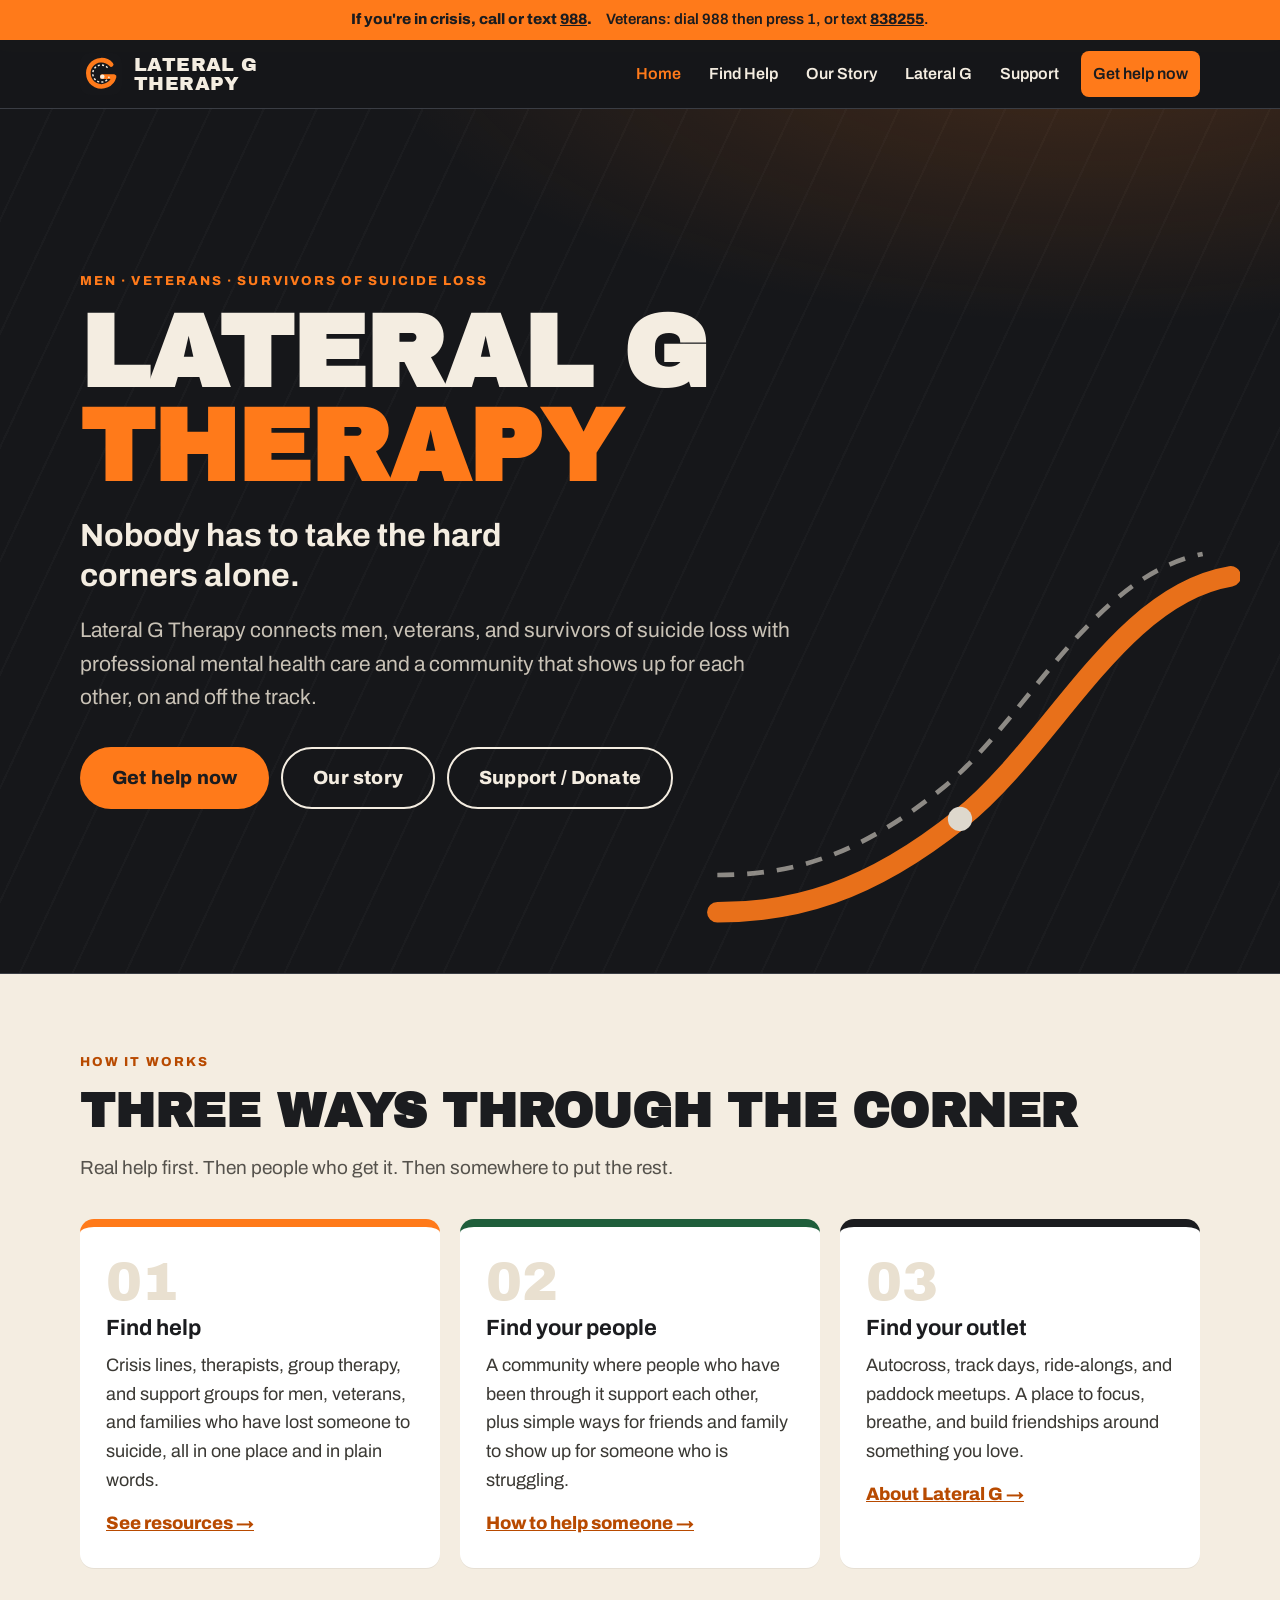
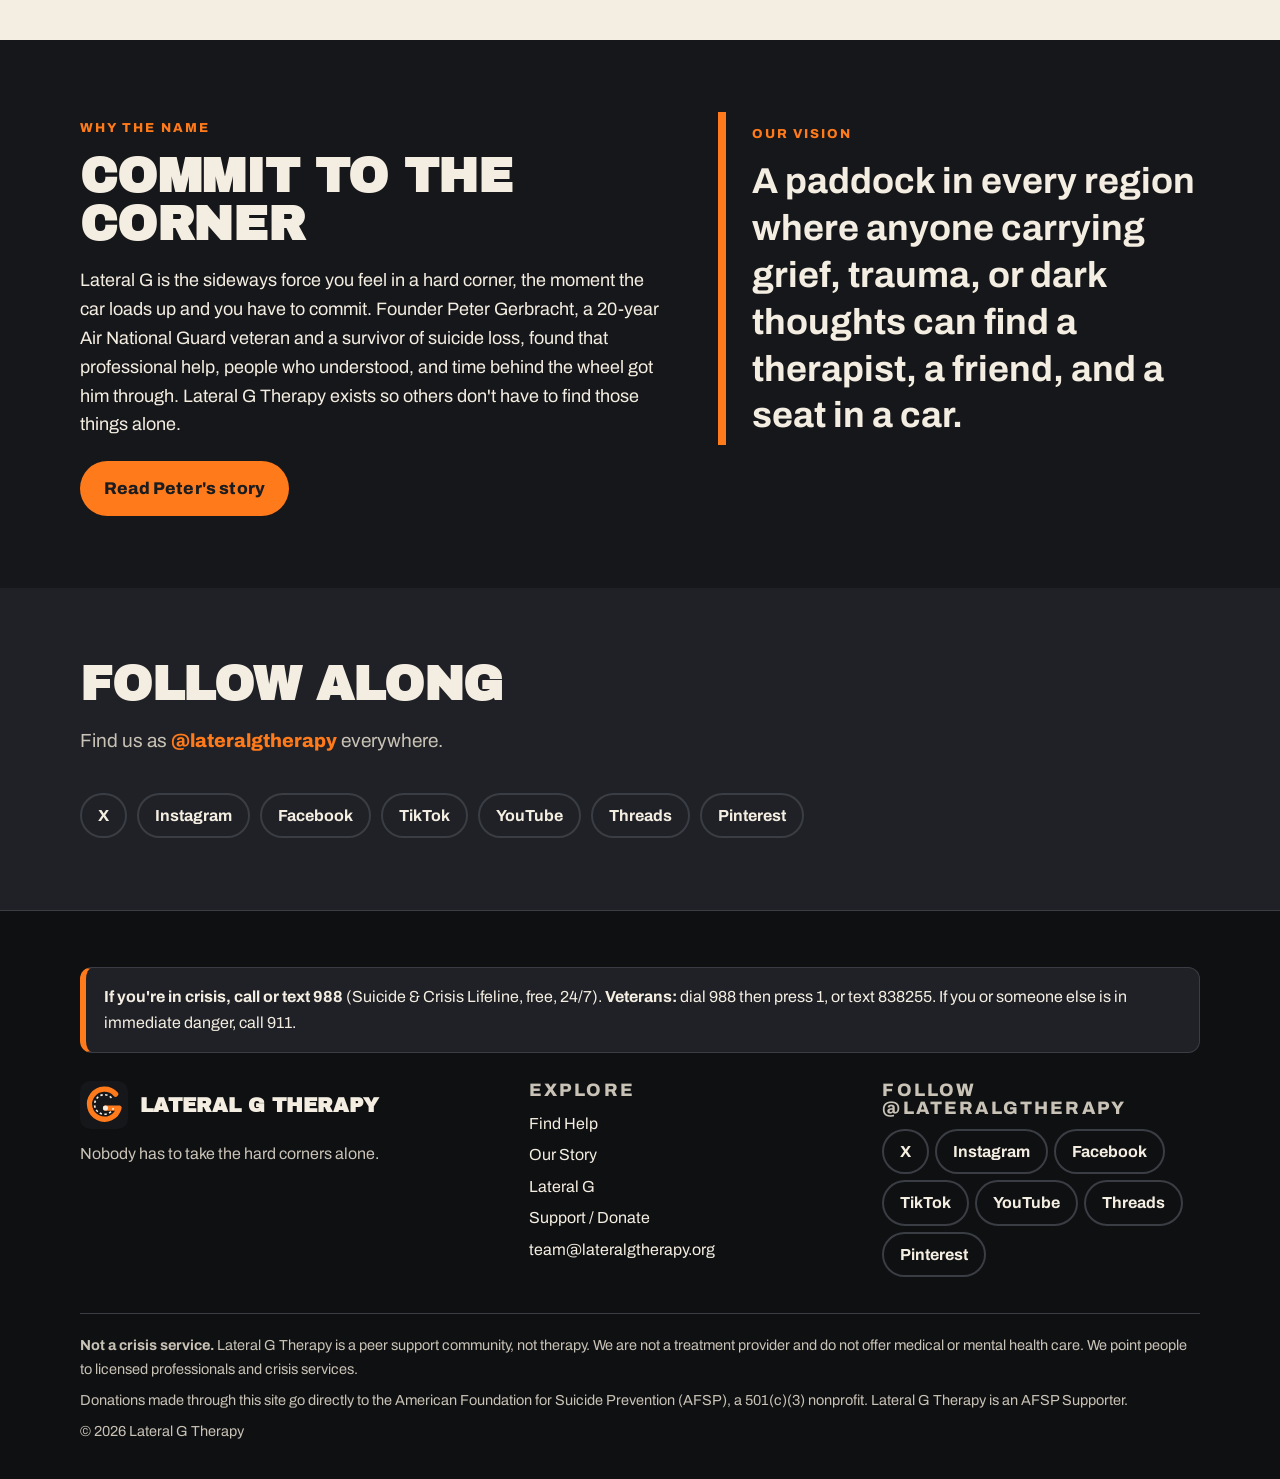
==== index.html @ c757395b "Initial publish of Lateral G Therapy website" ====
<!doctype html>
<!-- DRAFT for Peter's review. Not published. -->
<html lang="en">
<head>
  <meta charset="utf-8">
  <meta name="viewport" content="width=device-width, initial-scale=1">
  <title>Lateral G Therapy | Nobody has to take the hard corners alone</title>
  <meta name="description" content="Lateral G Therapy connects men, veterans, and survivors of suicide loss with professional mental health care and a community that shows up for each other, on and off the track.">
  <meta name="theme-color" content="#16171a">
  <link rel="icon" href="favicon.svg" type="image/svg+xml">
  <link rel="preconnect" href="https://fonts.googleapis.com">
  <link rel="preconnect" href="https://fonts.gstatic.com" crossorigin>
  <link href="https://fonts.googleapis.com/css2?family=Archivo:wght@400;600;700;800&family=Archivo+Black&display=swap" rel="stylesheet">
  <link rel="stylesheet" href="styles.css">
  <noscript><style>.nav{display:block!important;position:static!important}.menu-btn{display:none!important}</style></noscript>
</head>
<body>
  <a class="skip" href="#main">Skip to content</a>
  <div class="crisis" role="region" aria-label="Crisis support">
    <div class="wrap">
      <span><strong>If you're in crisis, call or text <a href="tel:988">988</a>.</strong></span>
      <span>Veterans: dial 988 then press 1, or text <a href="sms:838255">838255</a>.</span>
    </div>
  </div>
  <header class="site-header">
    <div class="wrap">
      <a class="brand" href="index.html" aria-label="Lateral G Therapy home">
        <img src="logo.svg" alt="" width="42" height="42">
        <span>Lateral G<br>Therapy</span>
      </a>
      <button class="menu-btn" type="button" aria-expanded="false" aria-controls="site-nav">Menu</button>
      <nav class="nav" id="site-nav" aria-label="Main">
        <ul>
          <li><a href="index.html" aria-current="page">Home</a></li>
          <li><a href="find-help.html">Find Help</a></li>
          <li><a href="our-story.html">Our Story</a></li>
          <li><a href="lateral-g.html">Lateral G</a></li>
          <li><a href="support.html">Support</a></li>
          <li><a class="nav-cta" href="find-help.html#now">Get help now</a></li>
        </ul>
      </nav>
    </div>
  </header>
  <main id="main">
    <section class="hero" aria-labelledby="hero-title">
      <div class="wrap">
        <svg class="hero-curve" viewBox="0 0 600 420" aria-hidden="true" focusable="false">
          <path d="M40 400 C 120 400, 200 380, 300 300 S 470 60, 590 40" fill="none" stroke="#ff7a1a" stroke-width="22" stroke-linecap="round"/>
          <path d="M40 360 C 120 360, 190 340, 280 268 S 440 40, 560 16" fill="none" stroke="#f4ede1" stroke-width="5" stroke-dasharray="18 14" opacity=".6"/>
          <circle cx="300" cy="300" r="13" fill="#f4ede1"/>
        </svg>
        <p class="kicker">Men &middot; Veterans &middot; Survivors of suicide loss</p>
        <h1 id="hero-title">Lateral G <span class="accent">Therapy</span></h1>
        <p class="tagline">Nobody has to take the hard corners alone.</p>
        <p class="lede">Lateral G Therapy connects men, veterans, and survivors of suicide loss with professional mental health care and a community that shows up for each other, on and off the track.</p>
        <div class="btns">
          <a class="btn btn-primary btn-lg" href="find-help.html#now">Get help now</a>
          <a class="btn btn-ghost btn-lg" href="our-story.html">Our story</a>
          <a class="btn btn-ghost btn-lg" href="support.html">Support / Donate</a>
        </div>
      </div>
    </section>

    <section class="section-cream" aria-labelledby="how-title">
      <div class="wrap">
        <p class="kicker" style="color:var(--orange-dark)">How it works</p>
        <h2 id="how-title">Three ways through the corner</h2>
        <p class="section-intro">Real help first. Then people who get it. Then somewhere to put the rest.</p>
        <div class="layers">
          <article class="layer">
            <span class="num" aria-hidden="true">01</span>
            <h3>Find help</h3>
            <p>Crisis lines, therapists, group therapy, and support groups for men, veterans, and families who have lost someone to suicide, all in one place and in plain words.</p>
            <a href="find-help.html">See resources &rarr;</a>
          </article>
          <article class="layer">
            <span class="num" aria-hidden="true">02</span>
            <h3>Find your people</h3>
            <p>A community where people who have been through it support each other, plus simple ways for friends and family to show up for someone who is struggling.</p>
            <a href="find-help.html#friends">How to help someone &rarr;</a>
          </article>
          <article class="layer">
            <span class="num" aria-hidden="true">03</span>
            <h3>Find your outlet</h3>
            <p>Autocross, track days, ride-alongs, and paddock meetups. A place to focus, breathe, and build friendships around something you love.</p>
            <a href="lateral-g.html">About Lateral G &rarr;</a>
          </article>
        </div>
      </div>
    </section>

    <section aria-labelledby="why-title">
      <div class="wrap two-col">
        <div>
          <p class="kicker">Why the name</p>
          <h2 id="why-title">Commit to the corner</h2>
          <p>Lateral G is the sideways force you feel in a hard corner, the moment the car loads up and you have to commit. Founder Peter Gerbracht, a 20-year Air National Guard veteran and a survivor of suicide loss, found that professional help, people who understood, and time behind the wheel got him through. Lateral G Therapy exists so others don't have to find those things alone.</p>
          <div class="btns" style="margin-top:22px">
            <a class="btn btn-primary" href="our-story.html">Read Peter's story</a>
          </div>
        </div>
        <div class="mission-box">
          <p class="kicker">Our vision</p>
          <p class="mission">A paddock in every region where anyone carrying grief, trauma, or dark thoughts can find a therapist, a friend, and a seat in a car.</p>
        </div>
      </div>
    </section>

    <section class="section-alt" aria-labelledby="follow-title">
      <div class="wrap">
        <h2 id="follow-title">Follow along</h2>
        <p class="section-intro muted">Find us as <span class="handle">@lateralgtherapy</span> everywhere.</p>
        <!-- TODO: social URLs are placeholders for @lateralgtherapy; confirm once accounts exist. -->
        <ul class="social">
          <li><a href="https://x.com/lateralgtherapy" rel="noopener" aria-label="Lateral G Therapy on X">X</a></li>
          <li><a href="https://www.instagram.com/lateralgtherapy" rel="noopener" aria-label="Lateral G Therapy on Instagram">Instagram</a></li>
          <li><a href="https://www.facebook.com/lateralgtherapy" rel="noopener" aria-label="Lateral G Therapy on Facebook">Facebook</a></li>
          <li><a href="https://www.tiktok.com/@lateralgtherapy" rel="noopener" aria-label="Lateral G Therapy on TikTok">TikTok</a></li>
          <li><a href="https://www.youtube.com/@lateralgtherapy" rel="noopener" aria-label="Lateral G Therapy on YouTube">YouTube</a></li>
          <li><a href="https://www.threads.net/@lateralgtherapy" rel="noopener" aria-label="Lateral G Therapy on Threads">Threads</a></li>
          <li><a href="https://www.pinterest.com/lateralgtherapy" rel="noopener" aria-label="Lateral G Therapy on Pinterest">Pinterest</a></li>
        </ul>
      </div>
    </section>
  </main>
  <footer class="site-footer">
    <div class="wrap">
      <div class="footer-crisis" role="note">
        <p><strong>If you're in crisis, call or text <a href="tel:988">988</a></strong> (Suicide &amp; Crisis Lifeline, free, 24/7). <strong>Veterans:</strong> dial 988 then press 1, or text <a href="sms:838255">838255</a>. If you or someone else is in immediate danger, call 911.</p>
      </div>
      <div class="footer-grid">
        <div>
          <div class="footer-brand"><img src="logo.svg" alt="" width="48" height="48"><strong>Lateral G Therapy</strong></div>
          <p class="muted" style="margin:0">Nobody has to take the hard corners alone.</p>
        </div>
        <div>
          <h2>Explore</h2>
          <ul>
            <li><a href="find-help.html">Find Help</a></li>
            <li><a href="our-story.html">Our Story</a></li>
            <li><a href="lateral-g.html">Lateral G</a></li>
            <li><a href="support.html">Support / Donate</a></li>
            <li><a href="mailto:team@lateralgtherapy.org">team@lateralgtherapy.org</a></li>
          </ul>
        </div>
        <div>
          <h2>Follow @lateralgtherapy</h2>
          <!-- TODO: social URLs are placeholders for @lateralgtherapy; confirm once accounts exist. -->
        <ul class="social">
          <li><a href="https://x.com/lateralgtherapy" rel="noopener" aria-label="Lateral G Therapy on X">X</a></li>
          <li><a href="https://www.instagram.com/lateralgtherapy" rel="noopener" aria-label="Lateral G Therapy on Instagram">Instagram</a></li>
          <li><a href="https://www.facebook.com/lateralgtherapy" rel="noopener" aria-label="Lateral G Therapy on Facebook">Facebook</a></li>
          <li><a href="https://www.tiktok.com/@lateralgtherapy" rel="noopener" aria-label="Lateral G Therapy on TikTok">TikTok</a></li>
          <li><a href="https://www.youtube.com/@lateralgtherapy" rel="noopener" aria-label="Lateral G Therapy on YouTube">YouTube</a></li>
          <li><a href="https://www.threads.net/@lateralgtherapy" rel="noopener" aria-label="Lateral G Therapy on Threads">Threads</a></li>
          <li><a href="https://www.pinterest.com/lateralgtherapy" rel="noopener" aria-label="Lateral G Therapy on Pinterest">Pinterest</a></li>
        </ul>
        </div>
      </div>
      <div class="disclaimer">
        <p><strong>Not a crisis service.</strong> Lateral G Therapy is a peer support community, not therapy. We are not a treatment provider and do not offer medical or mental health care. We point people to licensed professionals and crisis services.</p>
        <p>Donations made through this site go directly to the American Foundation for Suicide Prevention (AFSP), a 501(c)(3) nonprofit. Lateral G Therapy is an AFSP Supporter.</p>
        <p>&copy; 2026 Lateral G Therapy</p>
      </div>
    </div>
  </footer>
  <script src="site.js"></script>
</body>
</html>
---- styles.css ----
/* Lateral G Therapy — draft site styles. Plain CSS, no build step. */
:root{
  --asphalt:#16171a; --asphalt-2:#1f2126; --asphalt-3:#2a2d33;
  --line:#3a3d44;
  --cream:#f4ede1; --cream-2:#e9e0d0;
  --ink:#1b1c1f; --muted:#c9c2b6; --muted-dark:#55524c;
  --orange:#ff7a1a; --orange-dark:#b84a00; --green:#1f5e3b;
  --radius:14px; --max:1120px;
  --font: "Archivo", system-ui, -apple-system, "Segoe UI", Roboto, "Helvetica Neue", Arial, sans-serif;
  --display: "Archivo Black", "Archivo", system-ui, -apple-system, "Segoe UI", Roboto, Arial, sans-serif;
}
*{box-sizing:border-box}
html{scroll-behavior:smooth}
body{margin:0;font-family:var(--font);font-size:18px;line-height:1.6;color:var(--cream);background:var(--asphalt);-webkit-font-smoothing:antialiased}
img,svg{max-width:100%;display:block}
a{color:var(--orange)}
a:hover{color:#ffa45c}
:focus-visible{outline:3px solid var(--orange);outline-offset:3px;border-radius:4px}
.wrap{width:min(100% - 40px, var(--max));margin-inline:auto}
.skip{position:absolute;left:-999px;top:0;background:var(--orange);color:var(--ink);padding:10px 14px;z-index:100;font-weight:700}
.skip:focus{left:10px;top:10px}

/* crisis bar */
.crisis{background:var(--orange);color:var(--ink);font-size:15px;line-height:1.45;font-weight:600}
.crisis .wrap{padding:9px 0;display:flex;gap:6px 14px;flex-wrap:wrap;align-items:center;justify-content:center;text-align:center}
.crisis a{color:var(--ink);font-weight:800}
.crisis strong{font-weight:800}

/* header */
.site-header{position:sticky;top:0;z-index:50;background:rgba(22,23,26,.96);backdrop-filter:blur(6px);border-bottom:1px solid var(--line)}
.site-header .wrap{display:flex;align-items:center;justify-content:space-between;gap:16px;min-height:68px}
.brand{display:flex;align-items:center;gap:12px;text-decoration:none;color:var(--cream)}
.brand img{width:42px;height:42px}
.brand span{font-family:var(--display);font-size:19px;letter-spacing:.02em;text-transform:uppercase;line-height:1}
.nav ul{list-style:none;display:flex;gap:4px;margin:0;padding:0}
.nav a{display:block;padding:10px 12px;border-radius:8px;text-decoration:none;color:var(--cream);font-weight:600;font-size:16px}
.nav a:hover{background:var(--asphalt-3);color:var(--cream)}
.nav a[aria-current="page"]{color:var(--orange)}
.nav a.nav-cta{background:var(--orange);color:var(--ink);margin-left:6px}
.nav a.nav-cta:hover{background:#ff9446;color:var(--ink)}
.menu-btn{display:none;background:none;border:2px solid var(--line);color:var(--cream);border-radius:10px;padding:8px 12px;font:inherit;font-weight:700;font-size:15px;cursor:pointer}
@media (max-width:900px){
  .menu-btn{display:block}
  .nav{position:absolute;left:0;right:0;top:100%;background:var(--asphalt);border-bottom:1px solid var(--line);display:none}
  .nav.open{display:block}
  .nav ul{flex-direction:column;padding:10px 20px 18px}
  .nav a{padding:12px 10px;font-size:18px}
  .nav a.nav-cta{margin:8px 0 0;text-align:center}
}

/* hero */
.hero{position:relative;overflow:hidden;border-bottom:1px solid var(--line);
  background:
    radial-gradient(1200px 500px at 85% -10%, rgba(255,122,26,.20), transparent 60%),
    repeating-linear-gradient(115deg, transparent 0 46px, rgba(255,255,255,.025) 46px 48px),
    var(--asphalt)}
.hero .wrap{padding:84px 0 92px;position:relative}
.kicker{display:inline-block;font-weight:800;letter-spacing:.16em;text-transform:uppercase;font-size:13px;color:var(--orange);margin:0 0 14px}
.hero h1{font-family:var(--display);font-size:clamp(44px, 8vw, 104px);line-height:.92;letter-spacing:-.01em;margin:0 0 22px;text-transform:uppercase;max-width:12ch}
.hero h1 .accent{color:var(--orange)}
.tagline{font-size:clamp(22px, 3vw, 32px);font-weight:700;line-height:1.25;margin:0 0 18px;max-width:28ch}
.lede{font-size:clamp(18px, 2vw, 21px);color:var(--muted);max-width:60ch;margin:0 0 32px}
.hero-curve{position:absolute;right:-40px;bottom:-30px;width:min(560px, 60vw);opacity:.9;pointer-events:none}
@media (max-width:700px){.hero .wrap{padding:52px 0 64px}.hero-curve{width:85vw;right:-30vw;bottom:-10px;opacity:.35}}

.page-hero .wrap{padding:64px 0 56px}
.page-hero h1{font-size:clamp(40px, 6.5vw, 76px);max-width:16ch}

/* buttons */
.btns{display:flex;flex-wrap:wrap;gap:12px}
.btn{display:inline-flex;align-items:center;justify-content:center;gap:8px;min-height:52px;padding:12px 22px;border-radius:999px;font-weight:800;font-size:17px;text-decoration:none;border:2px solid transparent;letter-spacing:.01em;transition:transform .12s ease, background .12s ease}
.btn:hover{transform:translateY(-1px)}
.btn-primary{background:var(--orange);color:var(--ink)}
.btn-primary:hover{background:#ff9446;color:var(--ink)}
.btn-ghost{border-color:var(--cream);color:var(--cream)}
.btn-ghost:hover{background:var(--cream);color:var(--ink)}
.btn-dark{background:var(--ink);color:var(--cream)}
.btn-dark:hover{background:#000;color:var(--cream)}
.btn-lg{min-height:60px;font-size:19px;padding:14px 30px}

/* sections */
section{padding:72px 0}
.section-cream{background:var(--cream);color:var(--ink)}
.section-cream a{color:var(--orange-dark)}
.section-cream a:hover{color:#8a3700}
.section-alt{background:var(--asphalt-2)}
h2{font-family:var(--display);text-transform:uppercase;font-size:clamp(30px, 4.4vw, 48px);line-height:1;margin:0 0 18px;letter-spacing:-.005em}
h3{font-size:22px;line-height:1.25;margin:0 0 8px}
.section-intro{max-width:64ch;margin:0 0 36px;font-size:19px}
.section-cream .section-intro{color:var(--muted-dark)}
.muted{color:var(--muted)}
.section-cream .muted{color:var(--muted-dark)}

/* layer cards */
.layers{display:grid;grid-template-columns:repeat(3,1fr);gap:20px;counter-reset:layer}
@media (max-width:860px){.layers{grid-template-columns:1fr}}
.layer{background:#fff;border-radius:var(--radius);padding:28px 26px 30px;border-top:8px solid var(--orange);box-shadow:0 1px 0 rgba(0,0,0,.06)}
.layer:nth-child(2){border-top-color:var(--green)}
.layer:nth-child(3){border-top-color:var(--ink)}
.layer .num{font-family:var(--display);font-size:54px;line-height:1;color:var(--cream-2);display:block;margin-bottom:6px}
.layer p{margin:0 0 14px;color:#3a3833}
.layer a{font-weight:800}

/* quote / mission */
.mission{font-size:clamp(24px, 3.2vw, 36px);font-weight:700;line-height:1.3;max-width:34ch;margin:0}
.mission-box{border-left:8px solid var(--orange);padding:6px 0 6px 26px}

/* resource cards */
.res-group{margin:0 0 48px}
.res-group:last-child{margin-bottom:0}
.res-grid{display:grid;grid-template-columns:repeat(auto-fill,minmax(300px,1fr));gap:16px}
.card{background:var(--asphalt-2);border:1px solid var(--line);border-radius:var(--radius);padding:22px 22px 20px;display:flex;flex-direction:column;gap:6px}
.section-cream .card{background:#fff;border-color:var(--cream-2)}
.card h3{font-size:20px;margin:0}
.card p{margin:0;font-size:16.5px}
.section-cream .card p{color:#3a3833}
.card .go{margin-top:8px;font-weight:800;font-size:16px}
.card-hot{background:var(--orange);border-color:var(--orange);color:var(--ink)}
.card-hot a{color:var(--ink)}
.card-hot .big{font-family:var(--display);font-size:34px;line-height:1.05;margin:2px 0 4px}
.tag{display:inline-block;font-size:12px;font-weight:800;letter-spacing:.12em;text-transform:uppercase;color:var(--orange)}
.section-cream .tag{color:var(--orange-dark)}
.card-hot .tag{color:var(--ink)}

/* story */
.story{max-width:68ch}
.story p{font-size:20px;line-height:1.7;margin:0 0 22px}
.story > p:first-of-type::first-letter{font-family:var(--display);float:left;font-size:72px;line-height:.85;padding:6px 10px 0 0;color:var(--orange)}
.story .sign{font-weight:800;font-size:20px}
.draft-tag{display:inline-block;background:#fff3b0;color:#3d3300;border-radius:6px;padding:3px 10px;font-size:13px;font-weight:800;letter-spacing:.08em;text-transform:uppercase;margin-bottom:16px}
.help-callout{background:var(--asphalt-2);border:1px solid var(--line);border-left:8px solid var(--orange);border-radius:var(--radius);padding:22px 24px;margin-top:34px}
.section-cream .help-callout{background:#fff;border-color:var(--cream-2);border-left-color:var(--orange)}
.help-callout p{margin:0}

/* lists */
.checks{list-style:none;padding:0;margin:0;display:grid;gap:12px}
.checks li{position:relative;padding-left:34px}
.checks li::before{content:"";position:absolute;left:0;top:.45em;width:18px;height:18px;border-radius:4px;background:
  conic-gradient(var(--ink) 0 25%, var(--cream) 0 50%, var(--ink) 0 75%, var(--cream) 0) 0 0/9px 9px;border:1px solid var(--ink)}
.section-cream .checks li::before{border-color:var(--ink)}
.two-col{display:grid;grid-template-columns:1.1fr .9fr;gap:48px;align-items:start}
@media (max-width:860px){.two-col{grid-template-columns:1fr;gap:28px}}

/* events */
.event-board{border:2px dashed var(--line);border-radius:var(--radius);padding:34px 28px;text-align:center}
.event-board .big{font-family:var(--display);text-transform:uppercase;font-size:clamp(28px,4vw,44px);line-height:1;color:var(--orange);margin:6px 0 10px}

/* donate */
.donate-panel{background:var(--asphalt-2);border:1px solid var(--line);border-radius:22px;padding:40px 34px;display:grid;gap:18px;max-width:760px}
.todo{background:#fff3b0;color:#3d3300;border:2px dashed #b38f00;border-radius:10px;padding:12px 16px;font-size:15.5px;font-weight:600}
.todo code{background:rgba(0,0,0,.08);padding:1px 6px;border-radius:5px;word-break:break-all}
.fine{font-size:15.5px;color:var(--muted)}

/* social */
.social{display:flex;flex-wrap:wrap;gap:10px;list-style:none;padding:0;margin:0}
.social a{display:inline-flex;align-items:center;min-height:44px;padding:8px 16px;border:2px solid var(--line);border-radius:999px;text-decoration:none;color:var(--cream);font-weight:700;font-size:16px}
.social a:hover{border-color:var(--orange);color:var(--orange)}
.section-cream .social a{border-color:#cfc5b2;color:var(--ink)}
.section-cream .social a:hover{border-color:var(--orange-dark);color:var(--orange-dark)}
.handle{font-weight:800;color:var(--orange)}

/* footer */
.site-footer{background:#0f1012;border-top:1px solid var(--line);padding:56px 0 28px;font-size:16px}
.footer-grid{display:grid;grid-template-columns:1.3fr 1fr 1fr;gap:36px}
@media (max-width:860px){.footer-grid{grid-template-columns:1fr}}
.site-footer h2{font-size:18px;margin:0 0 12px;font-family:var(--font);font-weight:800;letter-spacing:.12em;color:var(--muted)}
.site-footer ul{list-style:none;padding:0;margin:0;display:grid;gap:6px}
.site-footer a{color:var(--cream);text-decoration:none}
.site-footer a:hover{color:var(--orange);text-decoration:underline}
.footer-crisis{background:var(--asphalt-2);border:1px solid var(--line);border-left:6px solid var(--orange);border-radius:12px;padding:16px 18px;margin-bottom:28px}
.footer-crisis p{margin:0}
.disclaimer{color:var(--muted);font-size:14.5px;border-top:1px solid var(--line);margin-top:36px;padding-top:20px}
.disclaimer p{margin:0 0 8px}
.footer-brand{display:flex;align-items:center;gap:12px;margin-bottom:12px}
.footer-brand img{width:48px;height:48px}
.footer-brand strong{font-family:var(--display);text-transform:uppercase;font-size:20px;line-height:1}
@media (prefers-reduced-motion:reduce){*{scroll-behavior:auto!important;transition:none!important}}
.site-footer ul.social{display:flex}
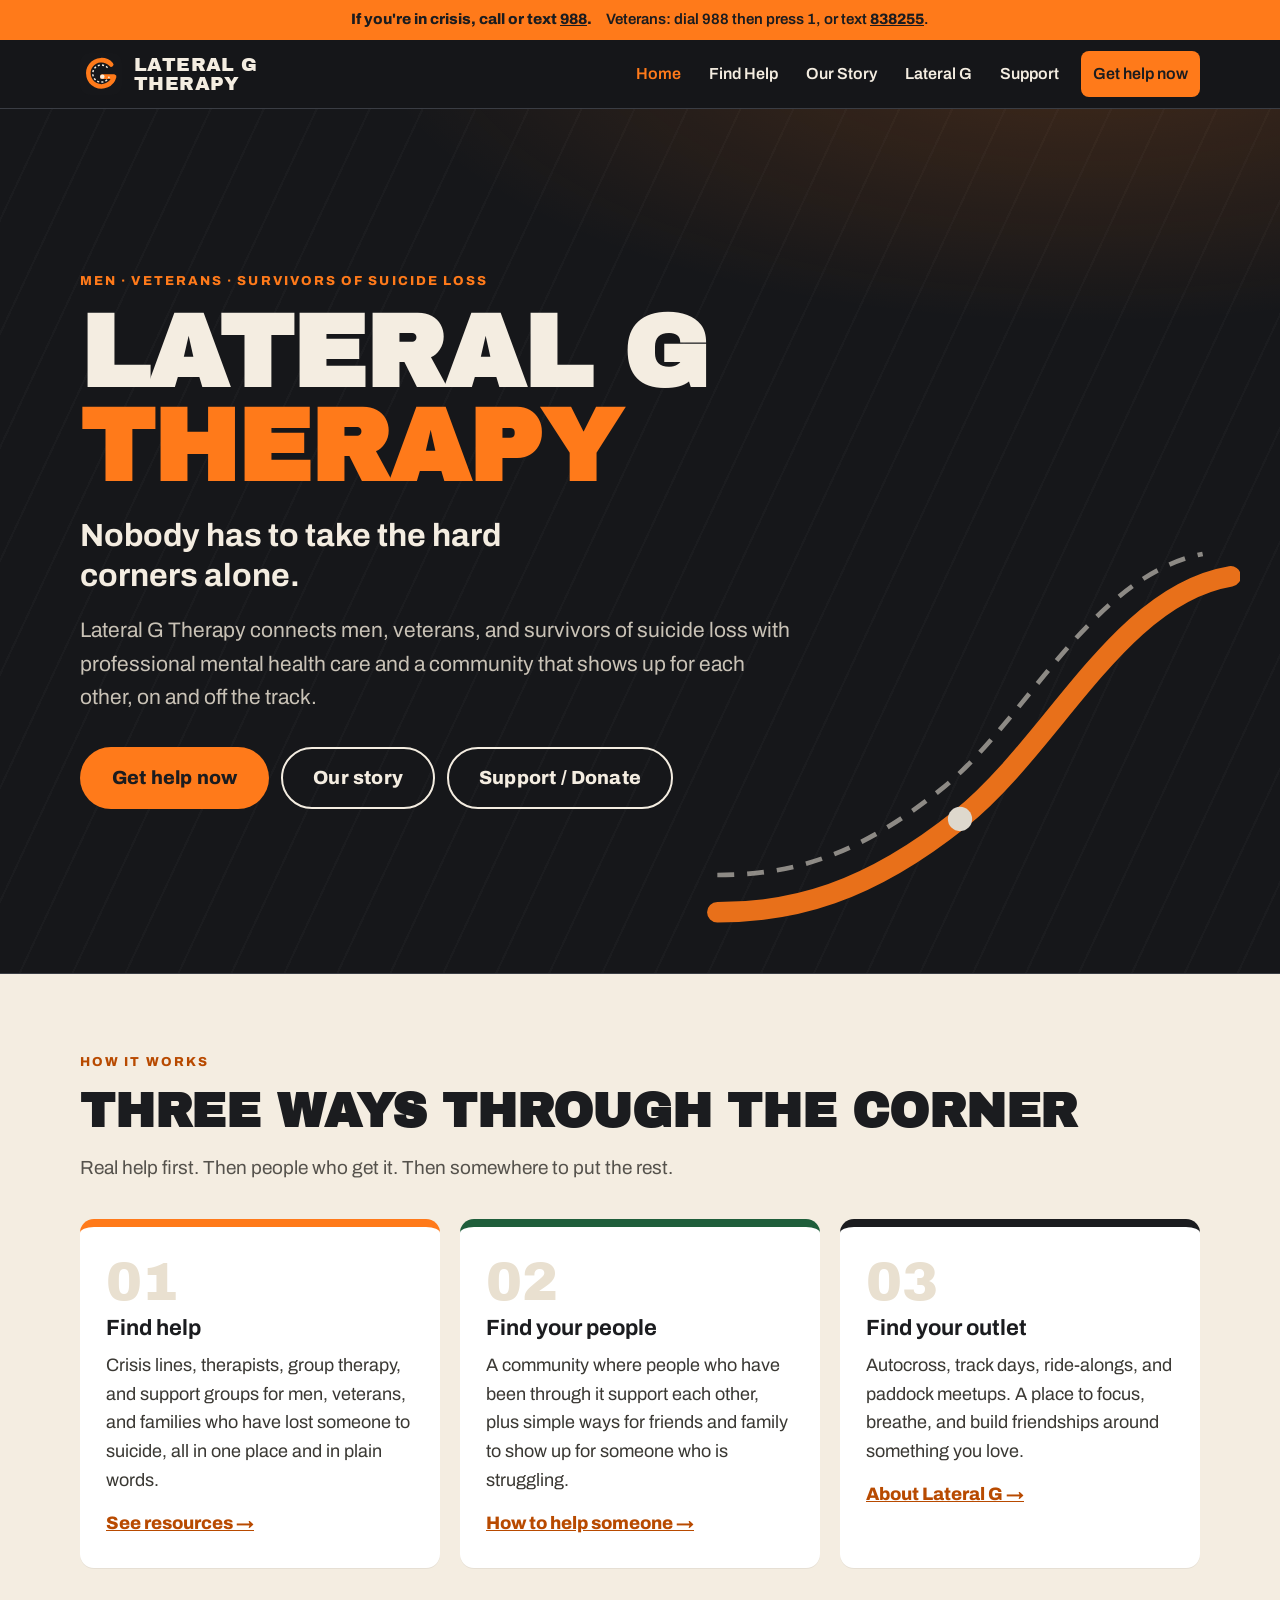
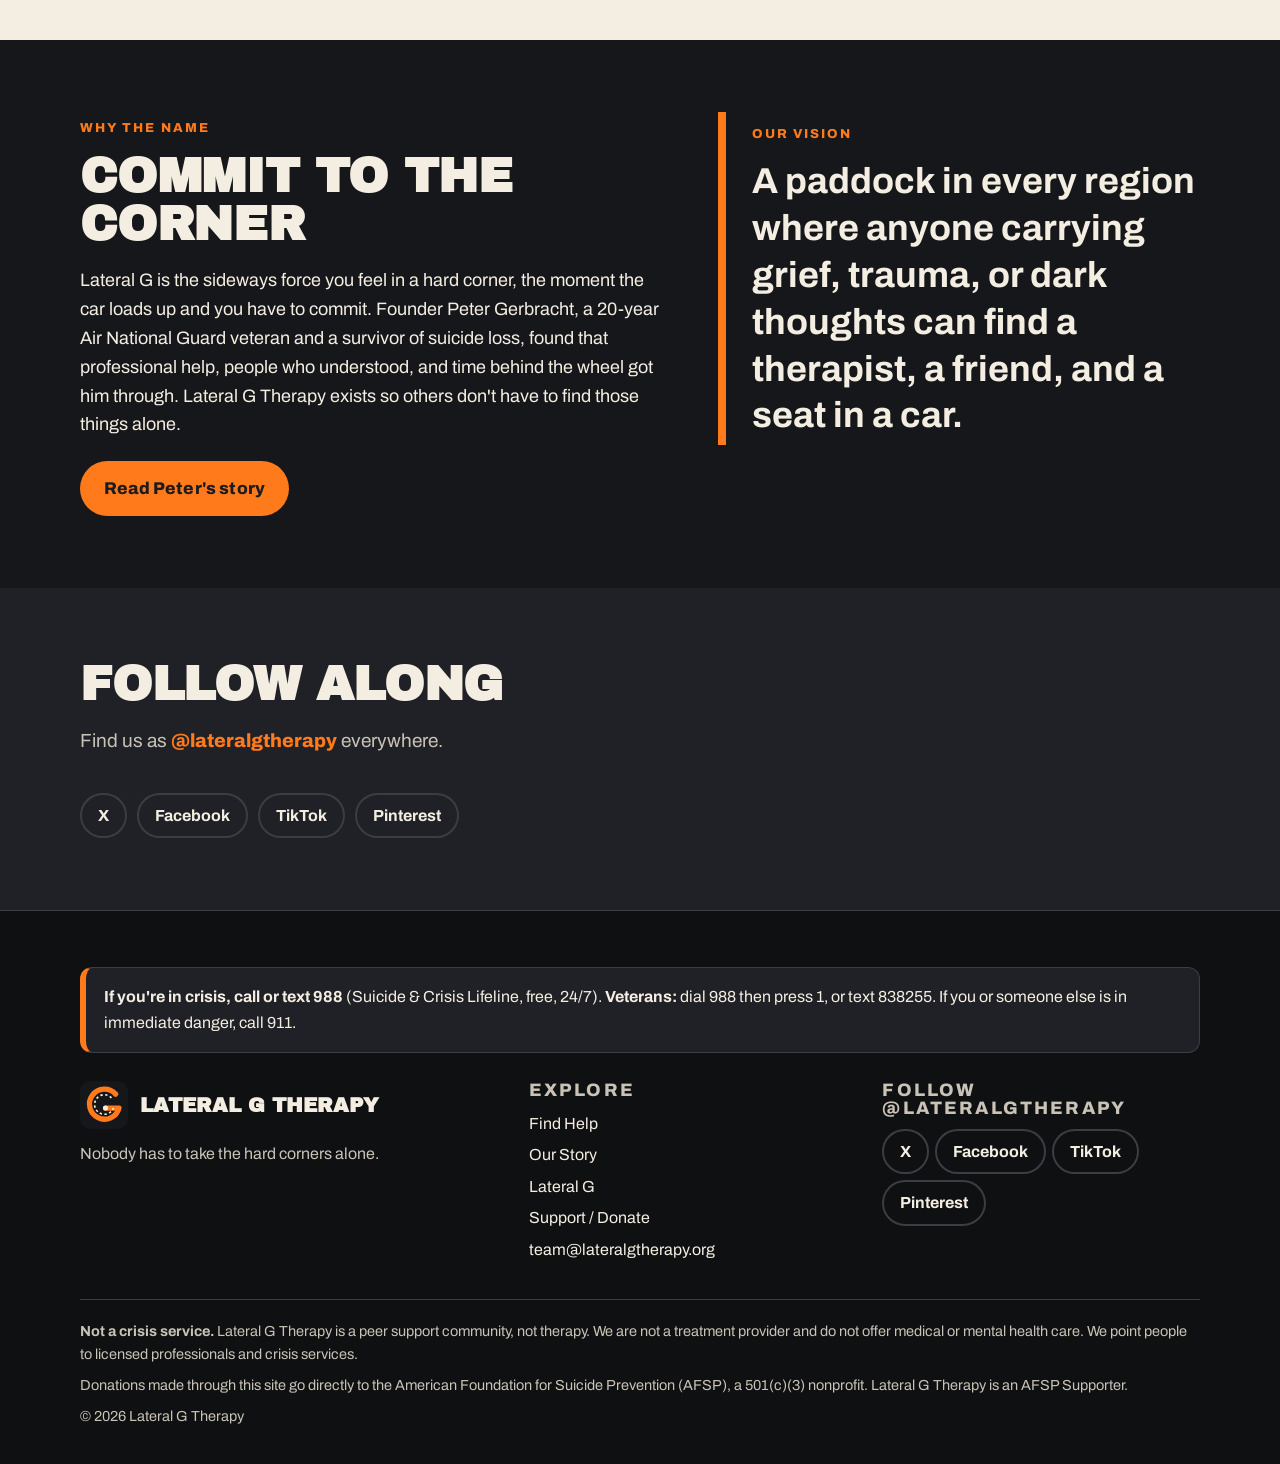
==== commit 3f00218f: "Add live LGT social links" ====
--- a/index.html
+++ b/index.html
@@ -110,15 +110,15 @@
       <div class="wrap">
         <h2 id="follow-title">Follow along</h2>
         <p class="section-intro muted">Find us as <span class="handle">@lateralgtherapy</span> everywhere.</p>
-        <!-- TODO: social URLs are placeholders for @lateralgtherapy; confirm once accounts exist. -->
+        <!-- TODO: Instagram, Threads, and YouTube stay hidden until those accounts are live. -->
         <ul class="social">
           <li><a href="https://x.com/lateralgtherapy" rel="noopener" aria-label="Lateral G Therapy on X">X</a></li>
-          <li><a href="https://www.instagram.com/lateralgtherapy" rel="noopener" aria-label="Lateral G Therapy on Instagram">Instagram</a></li>
+          <!-- TODO: add Instagram once the account is live: https://www.instagram.com/lateralgtherapy/ -->
           <li><a href="https://www.facebook.com/lateralgtherapy" rel="noopener" aria-label="Lateral G Therapy on Facebook">Facebook</a></li>
           <li><a href="https://www.tiktok.com/@lateralgtherapy" rel="noopener" aria-label="Lateral G Therapy on TikTok">TikTok</a></li>
-          <li><a href="https://www.youtube.com/@lateralgtherapy" rel="noopener" aria-label="Lateral G Therapy on YouTube">YouTube</a></li>
-          <li><a href="https://www.threads.net/@lateralgtherapy" rel="noopener" aria-label="Lateral G Therapy on Threads">Threads</a></li>
-          <li><a href="https://www.pinterest.com/lateralgtherapy" rel="noopener" aria-label="Lateral G Therapy on Pinterest">Pinterest</a></li>
+          <!-- TODO: add YouTube once the channel is live: https://www.youtube.com/@lateralgtherapy -->
+          <!-- TODO: add Threads once the account is live: https://www.threads.com/@lateralgtherapy -->
+          <li><a href="https://www.pinterest.com/lateralgtherapy/" rel="noopener" aria-label="Lateral G Therapy on Pinterest">Pinterest</a></li>
         </ul>
       </div>
     </section>
@@ -145,15 +145,15 @@
         </div>
         <div>
           <h2>Follow @lateralgtherapy</h2>
-          <!-- TODO: social URLs are placeholders for @lateralgtherapy; confirm once accounts exist. -->
+          <!-- TODO: Instagram, Threads, and YouTube stay hidden until those accounts are live. -->
         <ul class="social">
           <li><a href="https://x.com/lateralgtherapy" rel="noopener" aria-label="Lateral G Therapy on X">X</a></li>
-          <li><a href="https://www.instagram.com/lateralgtherapy" rel="noopener" aria-label="Lateral G Therapy on Instagram">Instagram</a></li>
+          <!-- TODO: add Instagram once the account is live: https://www.instagram.com/lateralgtherapy/ -->
           <li><a href="https://www.facebook.com/lateralgtherapy" rel="noopener" aria-label="Lateral G Therapy on Facebook">Facebook</a></li>
           <li><a href="https://www.tiktok.com/@lateralgtherapy" rel="noopener" aria-label="Lateral G Therapy on TikTok">TikTok</a></li>
-          <li><a href="https://www.youtube.com/@lateralgtherapy" rel="noopener" aria-label="Lateral G Therapy on YouTube">YouTube</a></li>
-          <li><a href="https://www.threads.net/@lateralgtherapy" rel="noopener" aria-label="Lateral G Therapy on Threads">Threads</a></li>
-          <li><a href="https://www.pinterest.com/lateralgtherapy" rel="noopener" aria-label="Lateral G Therapy on Pinterest">Pinterest</a></li>
+          <!-- TODO: add YouTube once the channel is live: https://www.youtube.com/@lateralgtherapy -->
+          <!-- TODO: add Threads once the account is live: https://www.threads.com/@lateralgtherapy -->
+          <li><a href="https://www.pinterest.com/lateralgtherapy/" rel="noopener" aria-label="Lateral G Therapy on Pinterest">Pinterest</a></li>
         </ul>
         </div>
       </div>
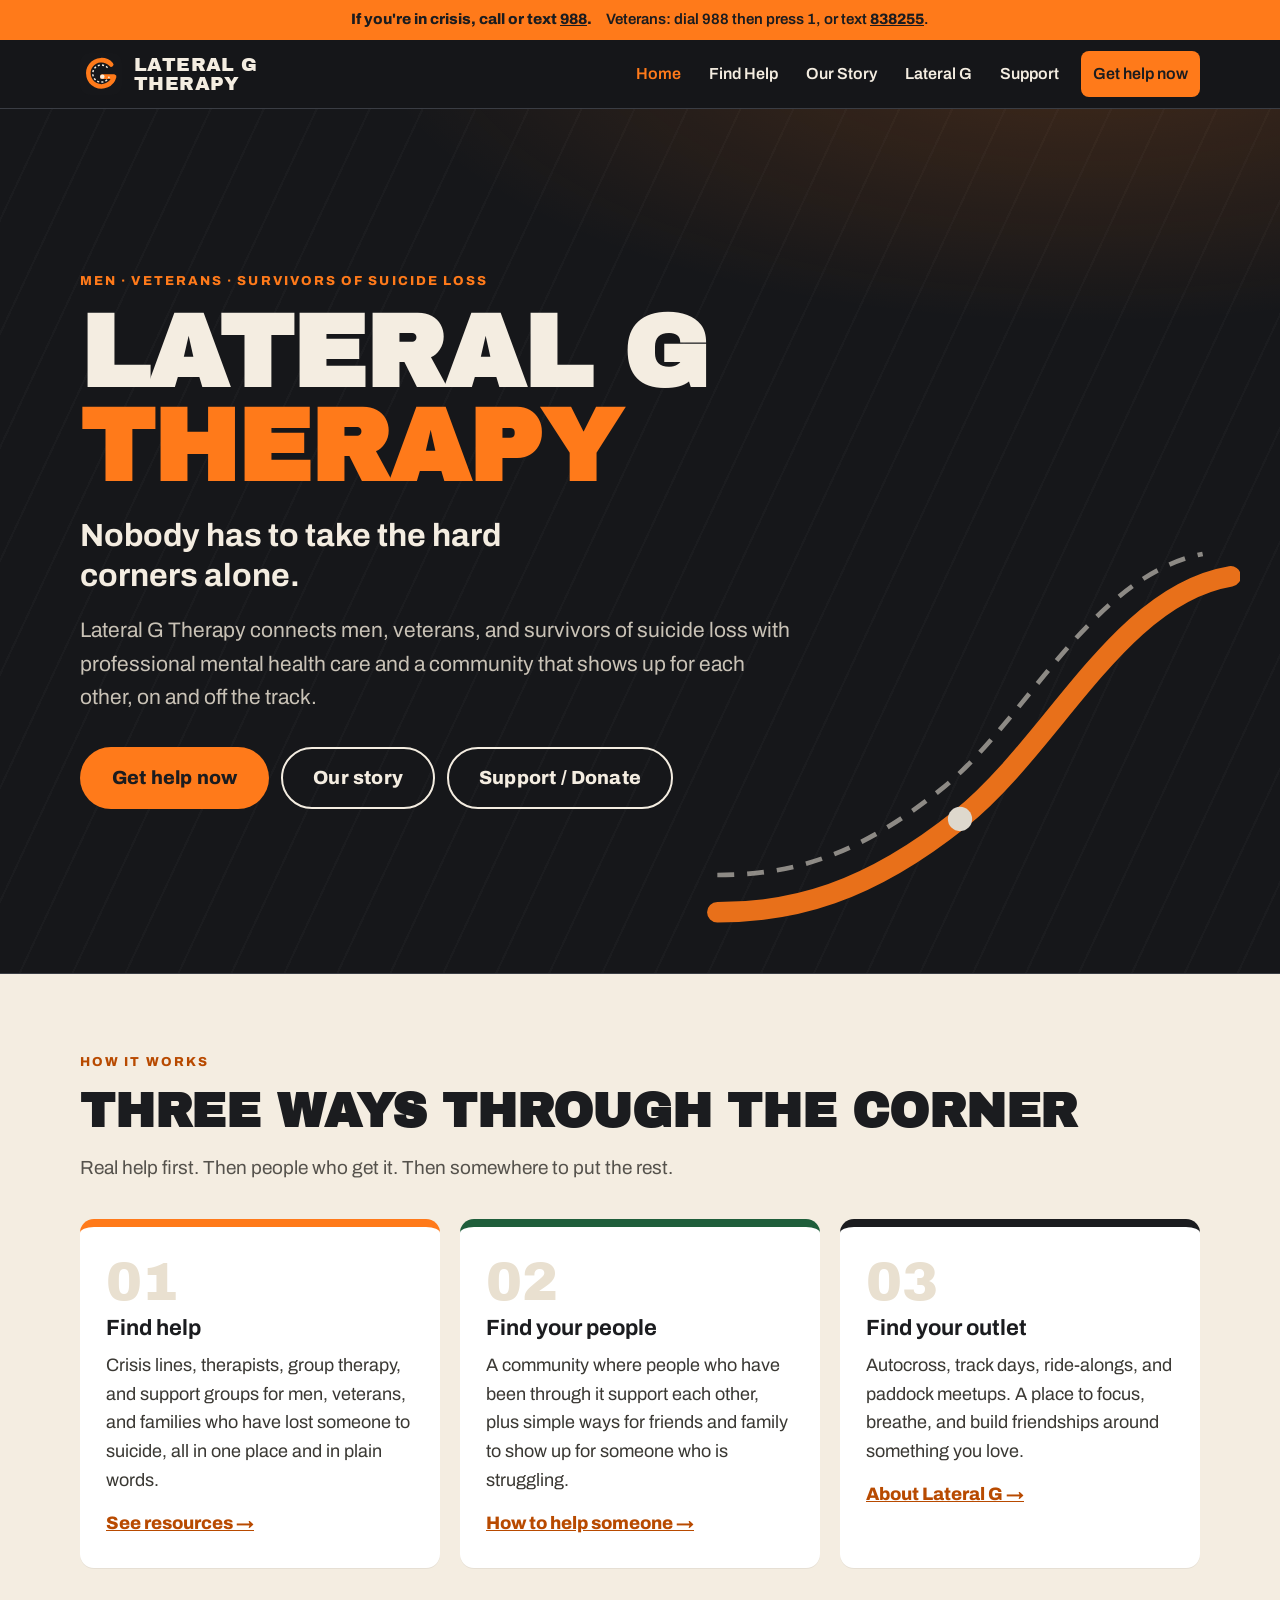
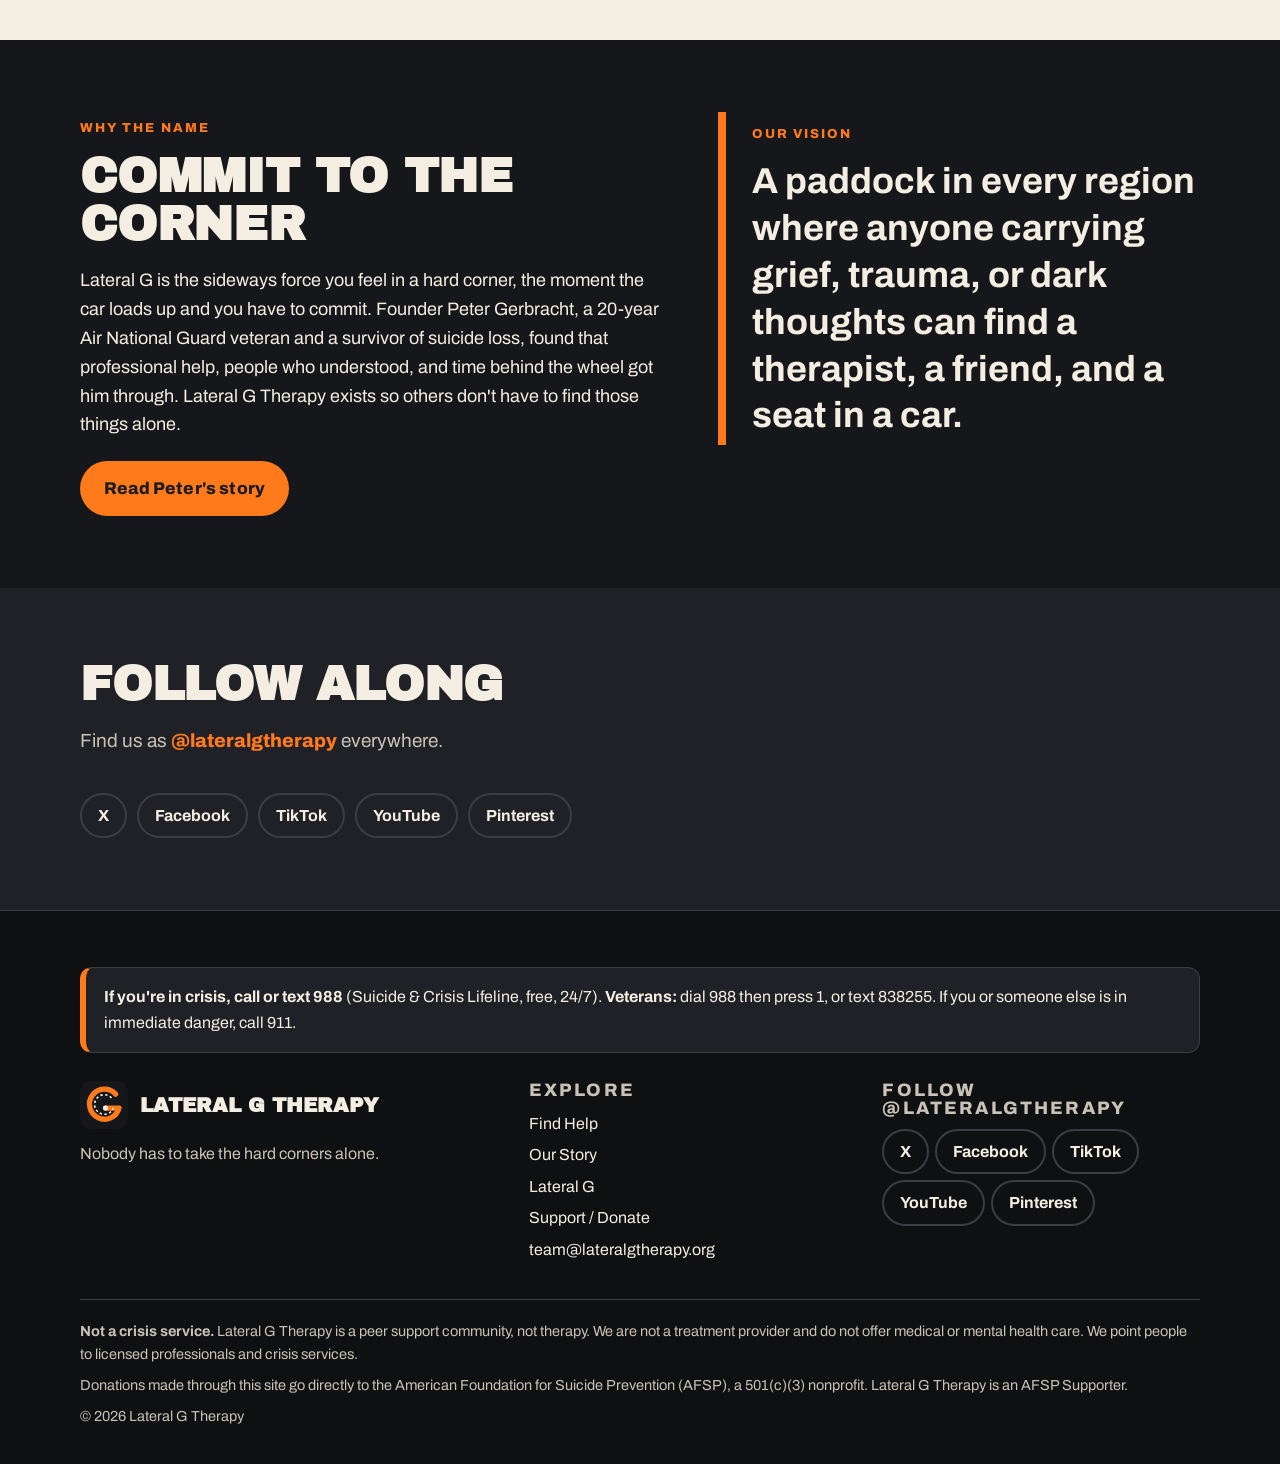
==== commit 9d9c54fc: "Add LGT YouTube link" ====
--- a/index.html
+++ b/index.html
@@ -110,13 +110,13 @@
       <div class="wrap">
         <h2 id="follow-title">Follow along</h2>
         <p class="section-intro muted">Find us as <span class="handle">@lateralgtherapy</span> everywhere.</p>
-        <!-- TODO: Instagram, Threads, and YouTube stay hidden until those accounts are live. -->
+        <!-- TODO: Instagram and Threads stay hidden until those accounts are live. -->
         <ul class="social">
           <li><a href="https://x.com/lateralgtherapy" rel="noopener" aria-label="Lateral G Therapy on X">X</a></li>
           <!-- TODO: add Instagram once the account is live: https://www.instagram.com/lateralgtherapy/ -->
           <li><a href="https://www.facebook.com/lateralgtherapy" rel="noopener" aria-label="Lateral G Therapy on Facebook">Facebook</a></li>
           <li><a href="https://www.tiktok.com/@lateralgtherapy" rel="noopener" aria-label="Lateral G Therapy on TikTok">TikTok</a></li>
-          <!-- TODO: add YouTube once the channel is live: https://www.youtube.com/@lateralgtherapy -->
+          <li><a href="https://www.youtube.com/@lateralgtherapy" rel="noopener" aria-label="Lateral G Therapy on YouTube">YouTube</a></li>
           <!-- TODO: add Threads once the account is live: https://www.threads.com/@lateralgtherapy -->
           <li><a href="https://www.pinterest.com/lateralgtherapy/" rel="noopener" aria-label="Lateral G Therapy on Pinterest">Pinterest</a></li>
         </ul>
@@ -145,13 +145,13 @@
         </div>
         <div>
           <h2>Follow @lateralgtherapy</h2>
-          <!-- TODO: Instagram, Threads, and YouTube stay hidden until those accounts are live. -->
+          <!-- TODO: Instagram and Threads stay hidden until those accounts are live. -->
         <ul class="social">
           <li><a href="https://x.com/lateralgtherapy" rel="noopener" aria-label="Lateral G Therapy on X">X</a></li>
           <!-- TODO: add Instagram once the account is live: https://www.instagram.com/lateralgtherapy/ -->
           <li><a href="https://www.facebook.com/lateralgtherapy" rel="noopener" aria-label="Lateral G Therapy on Facebook">Facebook</a></li>
           <li><a href="https://www.tiktok.com/@lateralgtherapy" rel="noopener" aria-label="Lateral G Therapy on TikTok">TikTok</a></li>
-          <!-- TODO: add YouTube once the channel is live: https://www.youtube.com/@lateralgtherapy -->
+          <li><a href="https://www.youtube.com/@lateralgtherapy" rel="noopener" aria-label="Lateral G Therapy on YouTube">YouTube</a></li>
           <!-- TODO: add Threads once the account is live: https://www.threads.com/@lateralgtherapy -->
           <li><a href="https://www.pinterest.com/lateralgtherapy/" rel="noopener" aria-label="Lateral G Therapy on Pinterest">Pinterest</a></li>
         </ul>
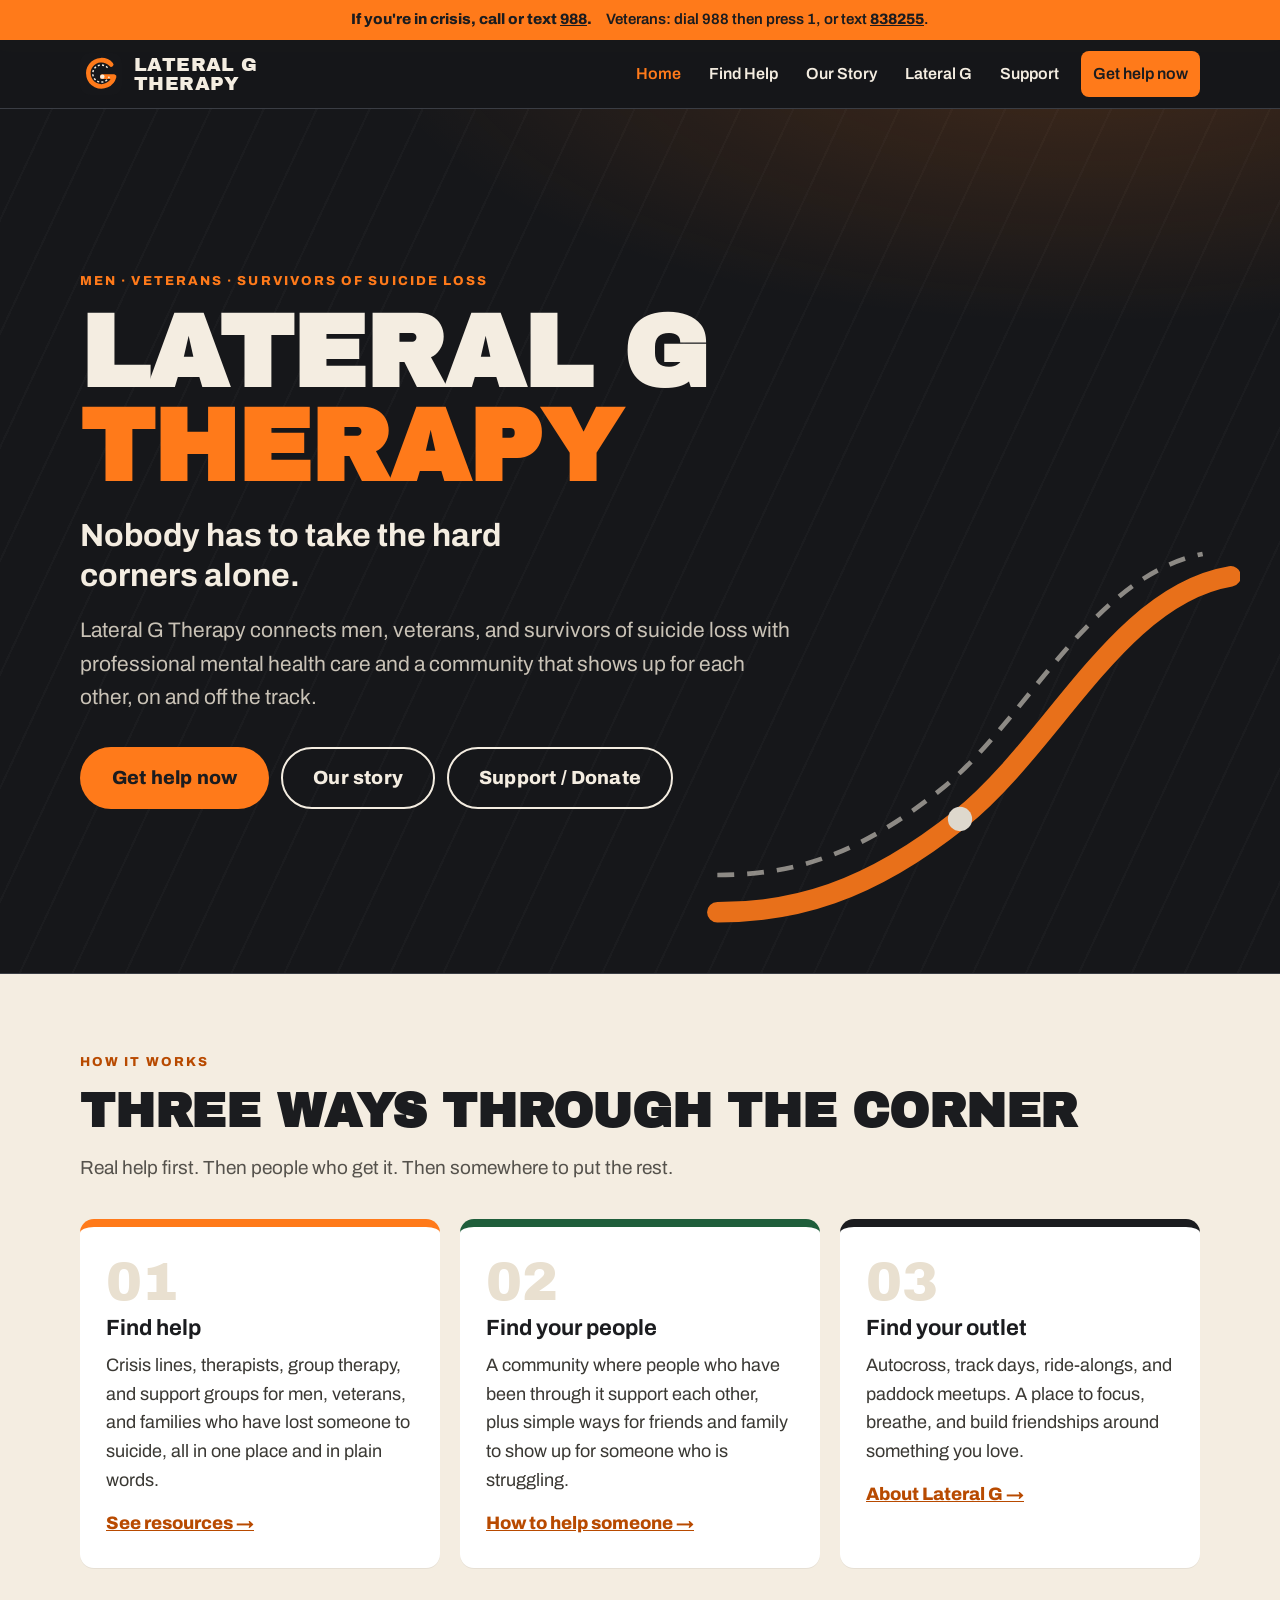
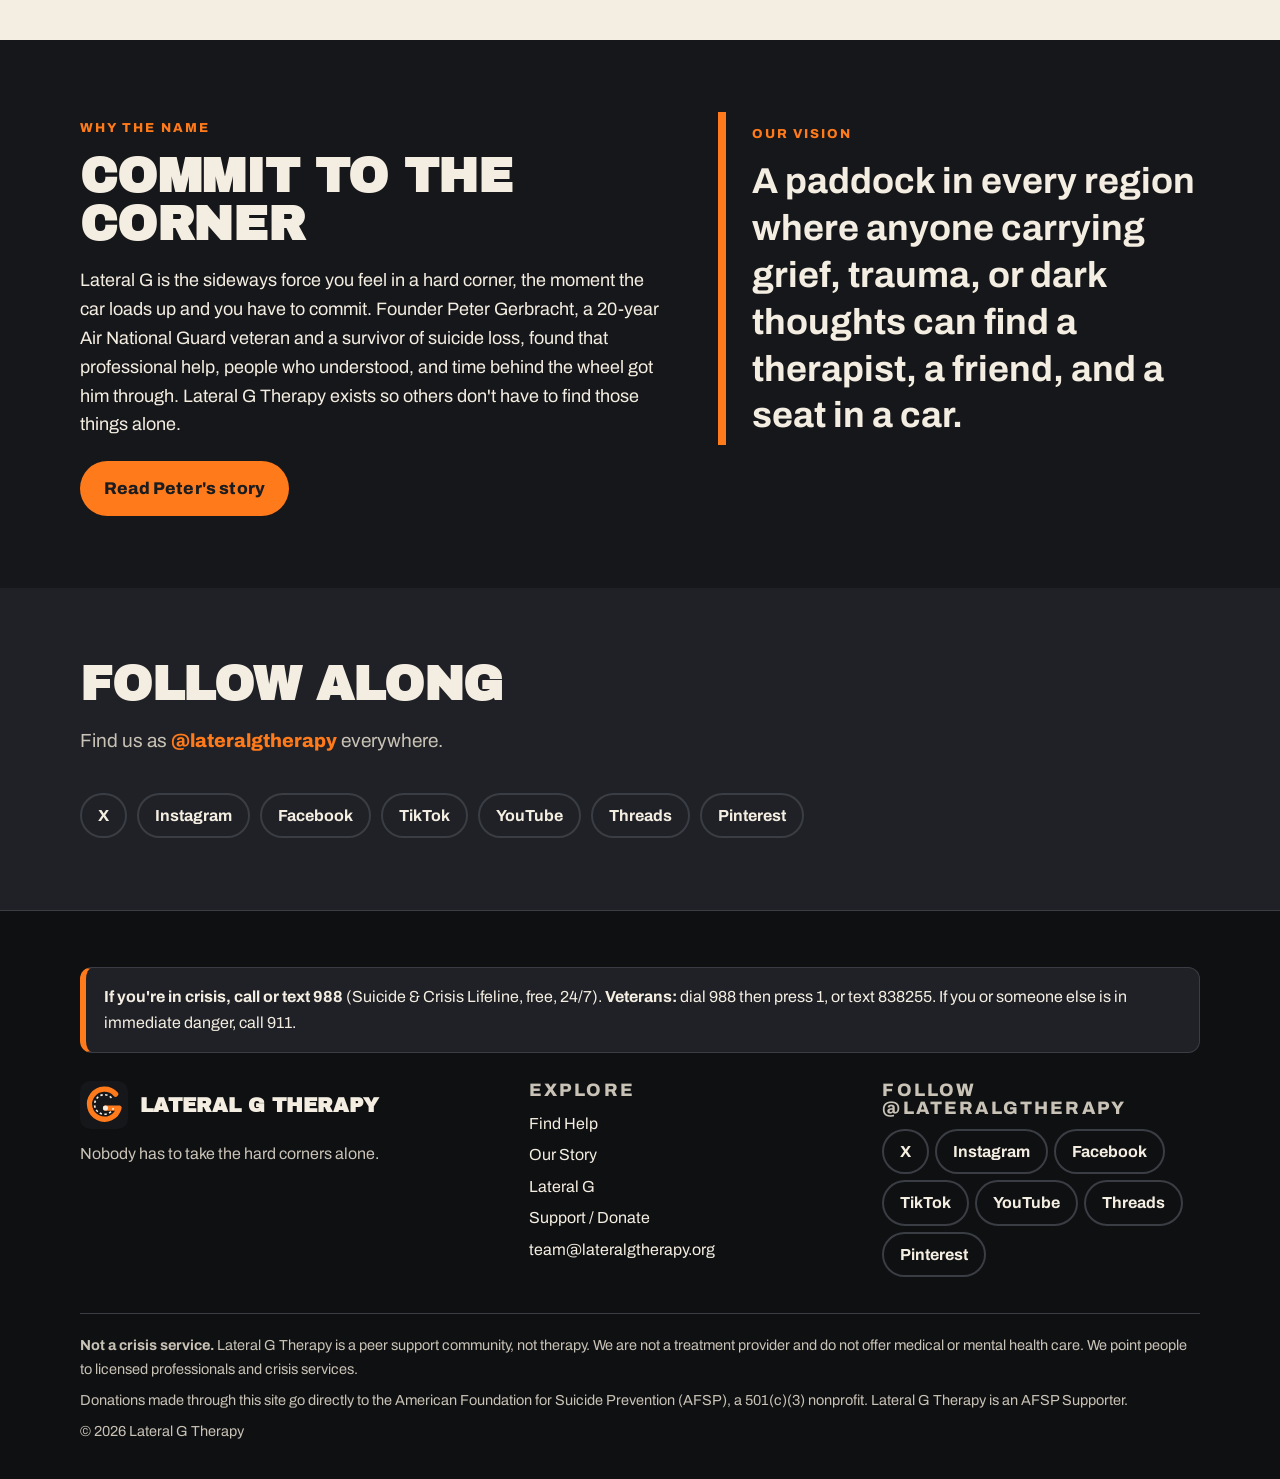
==== commit 01cca4f1: "Add LGT Instagram and Threads links" ====
--- a/index.html
+++ b/index.html
@@ -110,14 +110,13 @@
       <div class="wrap">
         <h2 id="follow-title">Follow along</h2>
         <p class="section-intro muted">Find us as <span class="handle">@lateralgtherapy</span> everywhere.</p>
-        <!-- TODO: Instagram and Threads stay hidden until those accounts are live. -->
         <ul class="social">
           <li><a href="https://x.com/lateralgtherapy" rel="noopener" aria-label="Lateral G Therapy on X">X</a></li>
-          <!-- TODO: add Instagram once the account is live: https://www.instagram.com/lateralgtherapy/ -->
+          <li><a href="https://www.instagram.com/lateral_g_therapy/" rel="noopener" aria-label="Lateral G Therapy on Instagram">Instagram</a></li>
           <li><a href="https://www.facebook.com/lateralgtherapy" rel="noopener" aria-label="Lateral G Therapy on Facebook">Facebook</a></li>
           <li><a href="https://www.tiktok.com/@lateralgtherapy" rel="noopener" aria-label="Lateral G Therapy on TikTok">TikTok</a></li>
           <li><a href="https://www.youtube.com/@lateralgtherapy" rel="noopener" aria-label="Lateral G Therapy on YouTube">YouTube</a></li>
-          <!-- TODO: add Threads once the account is live: https://www.threads.com/@lateralgtherapy -->
+          <li><a href="https://www.threads.com/@lateral_g_therapy" rel="noopener" aria-label="Lateral G Therapy on Threads">Threads</a></li>
           <li><a href="https://www.pinterest.com/lateralgtherapy/" rel="noopener" aria-label="Lateral G Therapy on Pinterest">Pinterest</a></li>
         </ul>
       </div>
@@ -145,14 +144,13 @@
         </div>
         <div>
           <h2>Follow @lateralgtherapy</h2>
-          <!-- TODO: Instagram and Threads stay hidden until those accounts are live. -->
         <ul class="social">
           <li><a href="https://x.com/lateralgtherapy" rel="noopener" aria-label="Lateral G Therapy on X">X</a></li>
-          <!-- TODO: add Instagram once the account is live: https://www.instagram.com/lateralgtherapy/ -->
+          <li><a href="https://www.instagram.com/lateral_g_therapy/" rel="noopener" aria-label="Lateral G Therapy on Instagram">Instagram</a></li>
           <li><a href="https://www.facebook.com/lateralgtherapy" rel="noopener" aria-label="Lateral G Therapy on Facebook">Facebook</a></li>
           <li><a href="https://www.tiktok.com/@lateralgtherapy" rel="noopener" aria-label="Lateral G Therapy on TikTok">TikTok</a></li>
           <li><a href="https://www.youtube.com/@lateralgtherapy" rel="noopener" aria-label="Lateral G Therapy on YouTube">YouTube</a></li>
-          <!-- TODO: add Threads once the account is live: https://www.threads.com/@lateralgtherapy -->
+          <li><a href="https://www.threads.com/@lateral_g_therapy" rel="noopener" aria-label="Lateral G Therapy on Threads">Threads</a></li>
           <li><a href="https://www.pinterest.com/lateralgtherapy/" rel="noopener" aria-label="Lateral G Therapy on Pinterest">Pinterest</a></li>
         </ul>
         </div>
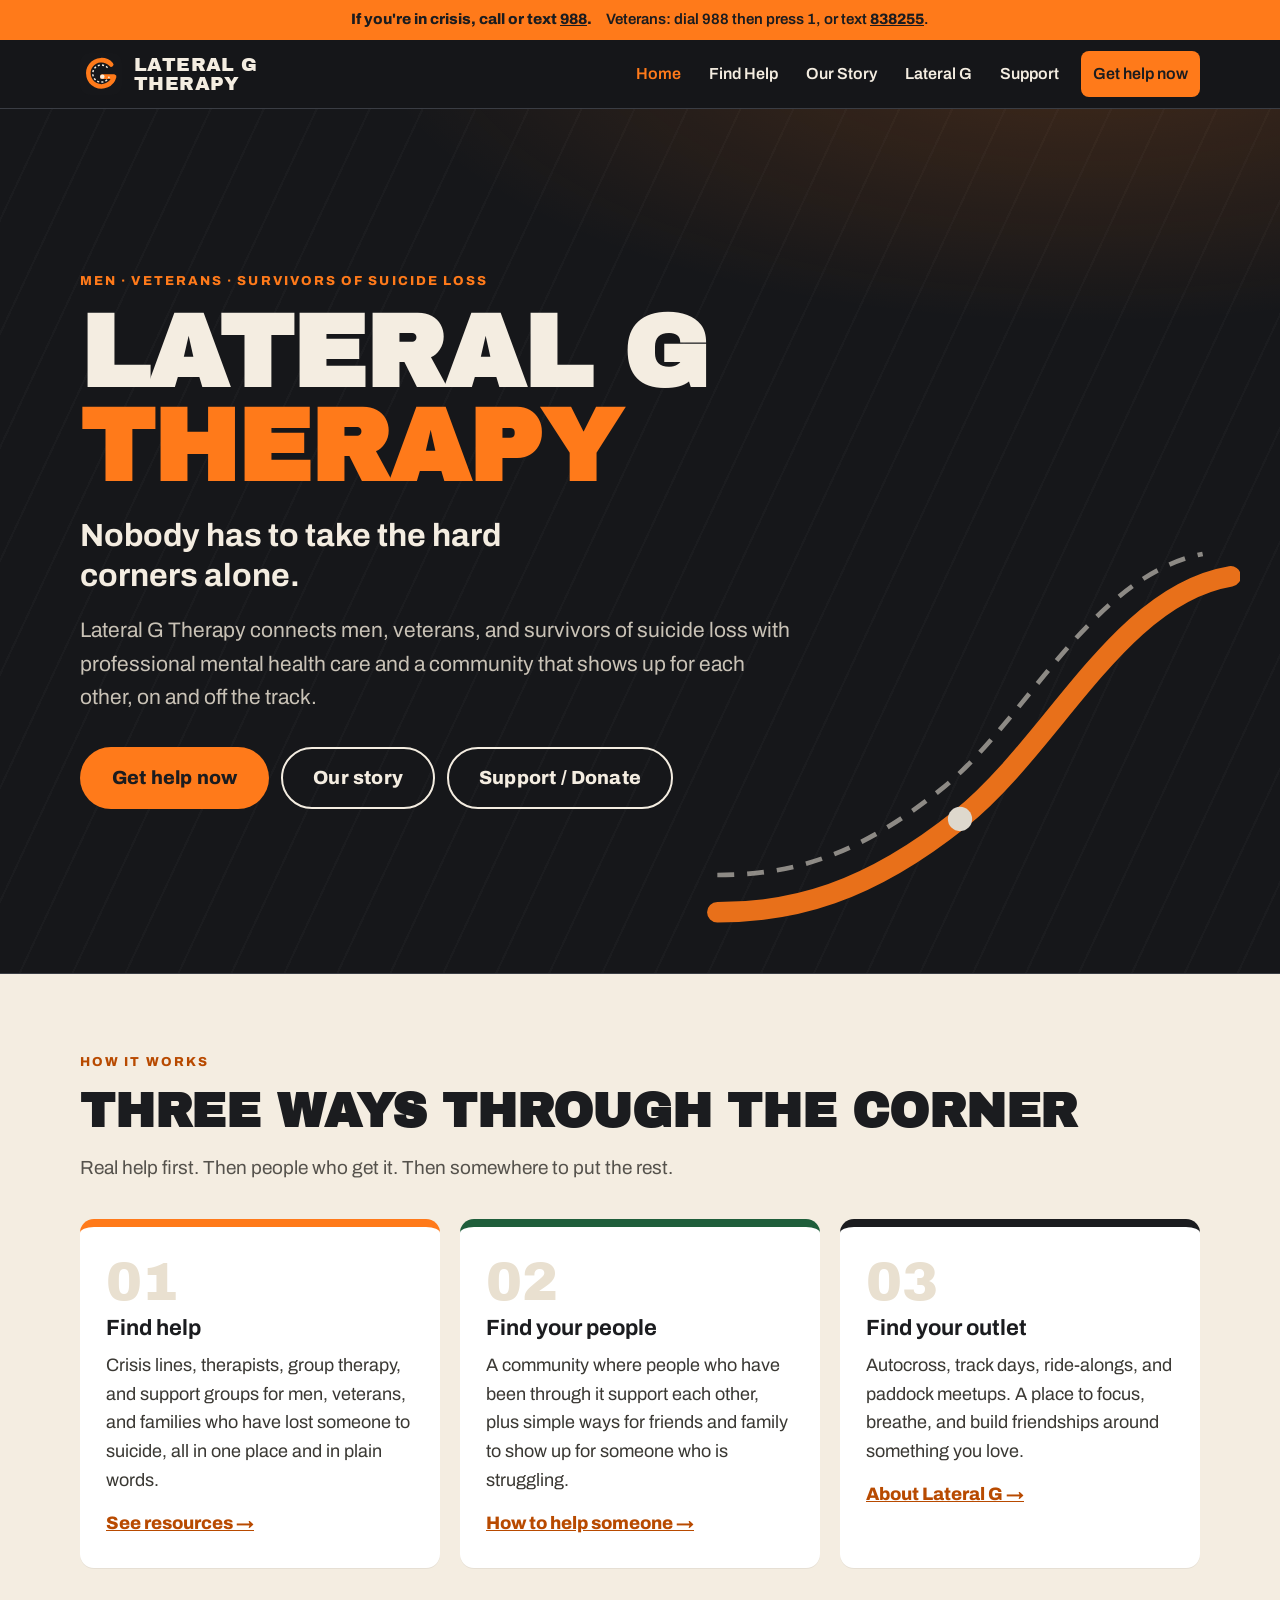
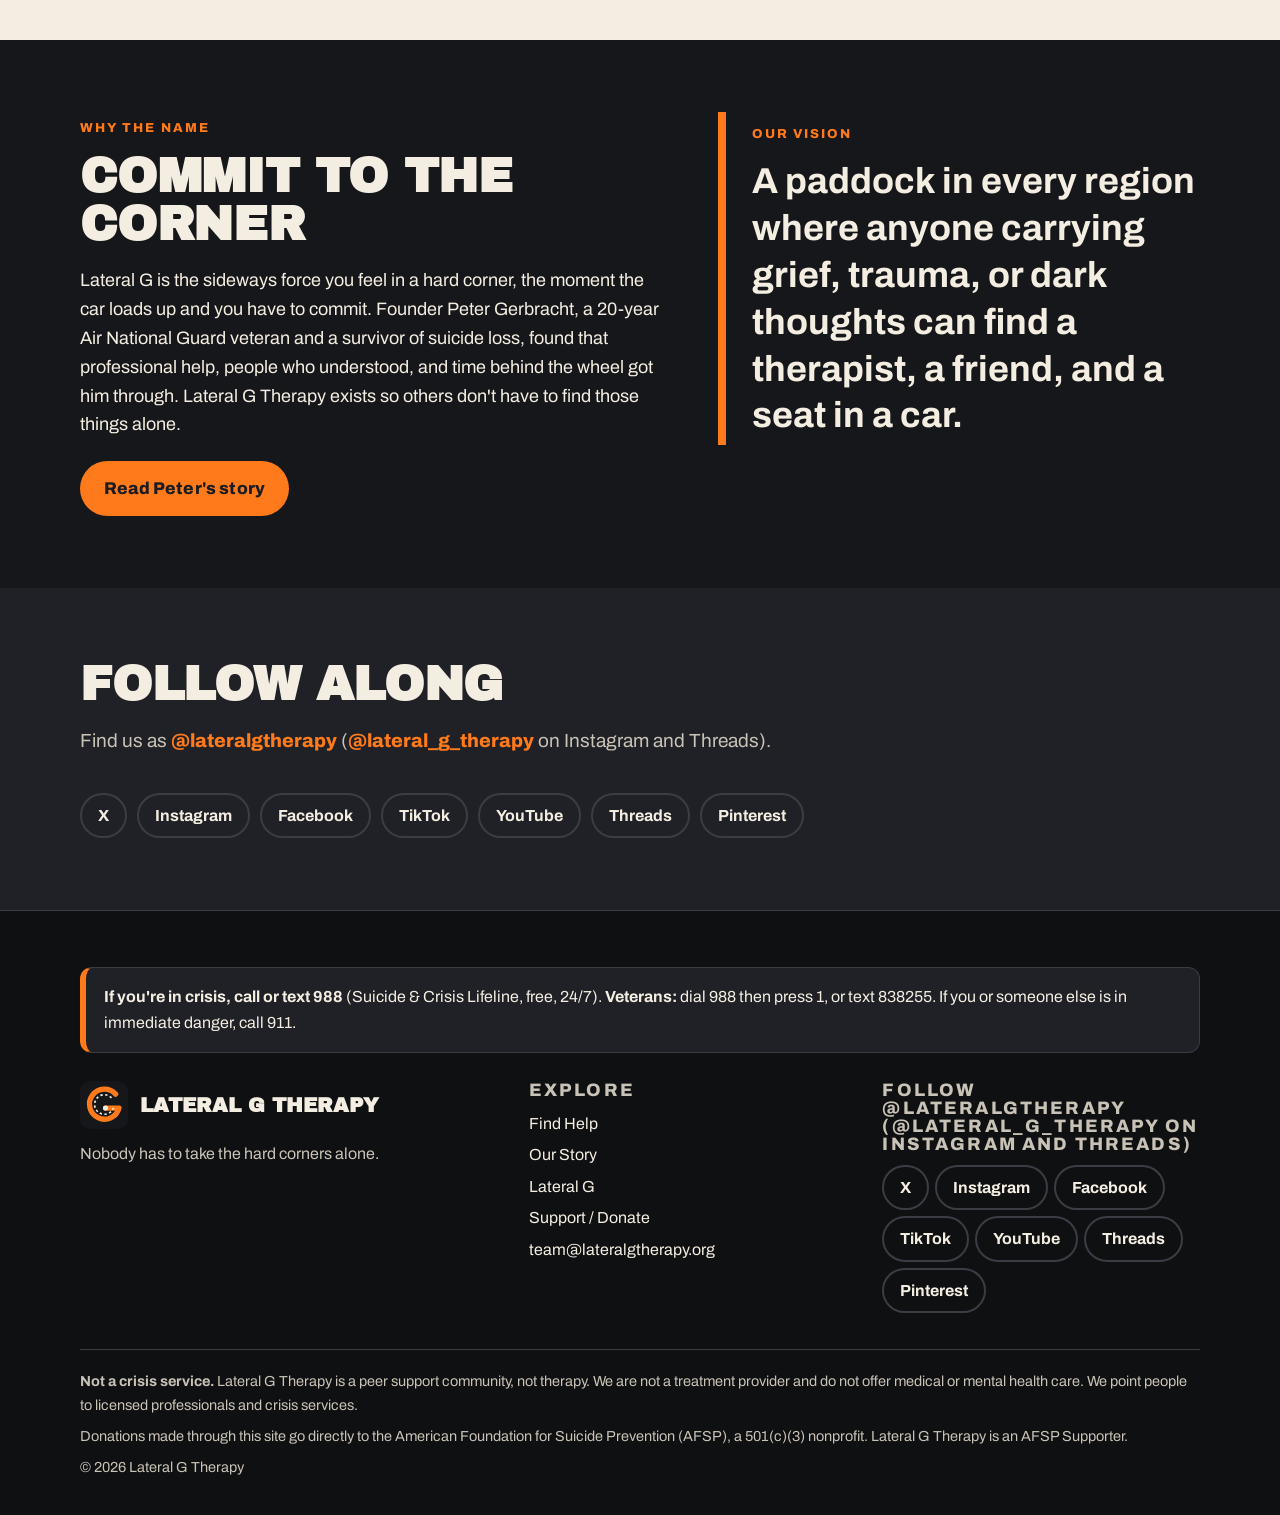
==== commit e2959191: "Clarify LGT handles" ====
--- a/index.html
+++ b/index.html
@@ -109,7 +109,7 @@
     <section class="section-alt" aria-labelledby="follow-title">
       <div class="wrap">
         <h2 id="follow-title">Follow along</h2>
-        <p class="section-intro muted">Find us as <span class="handle">@lateralgtherapy</span> everywhere.</p>
+        <p class="section-intro muted">Find us as <span class="handle">@lateralgtherapy</span> (<span class="handle">@lateral_g_therapy</span> on Instagram and Threads).</p>
         <ul class="social">
           <li><a href="https://x.com/lateralgtherapy" rel="noopener" aria-label="Lateral G Therapy on X">X</a></li>
           <li><a href="https://www.instagram.com/lateral_g_therapy/" rel="noopener" aria-label="Lateral G Therapy on Instagram">Instagram</a></li>
@@ -143,7 +143,7 @@
           </ul>
         </div>
         <div>
-          <h2>Follow @lateralgtherapy</h2>
+          <h2>Follow @lateralgtherapy (@lateral_g_therapy on Instagram and Threads)</h2>
         <ul class="social">
           <li><a href="https://x.com/lateralgtherapy" rel="noopener" aria-label="Lateral G Therapy on X">X</a></li>
           <li><a href="https://www.instagram.com/lateral_g_therapy/" rel="noopener" aria-label="Lateral G Therapy on Instagram">Instagram</a></li>
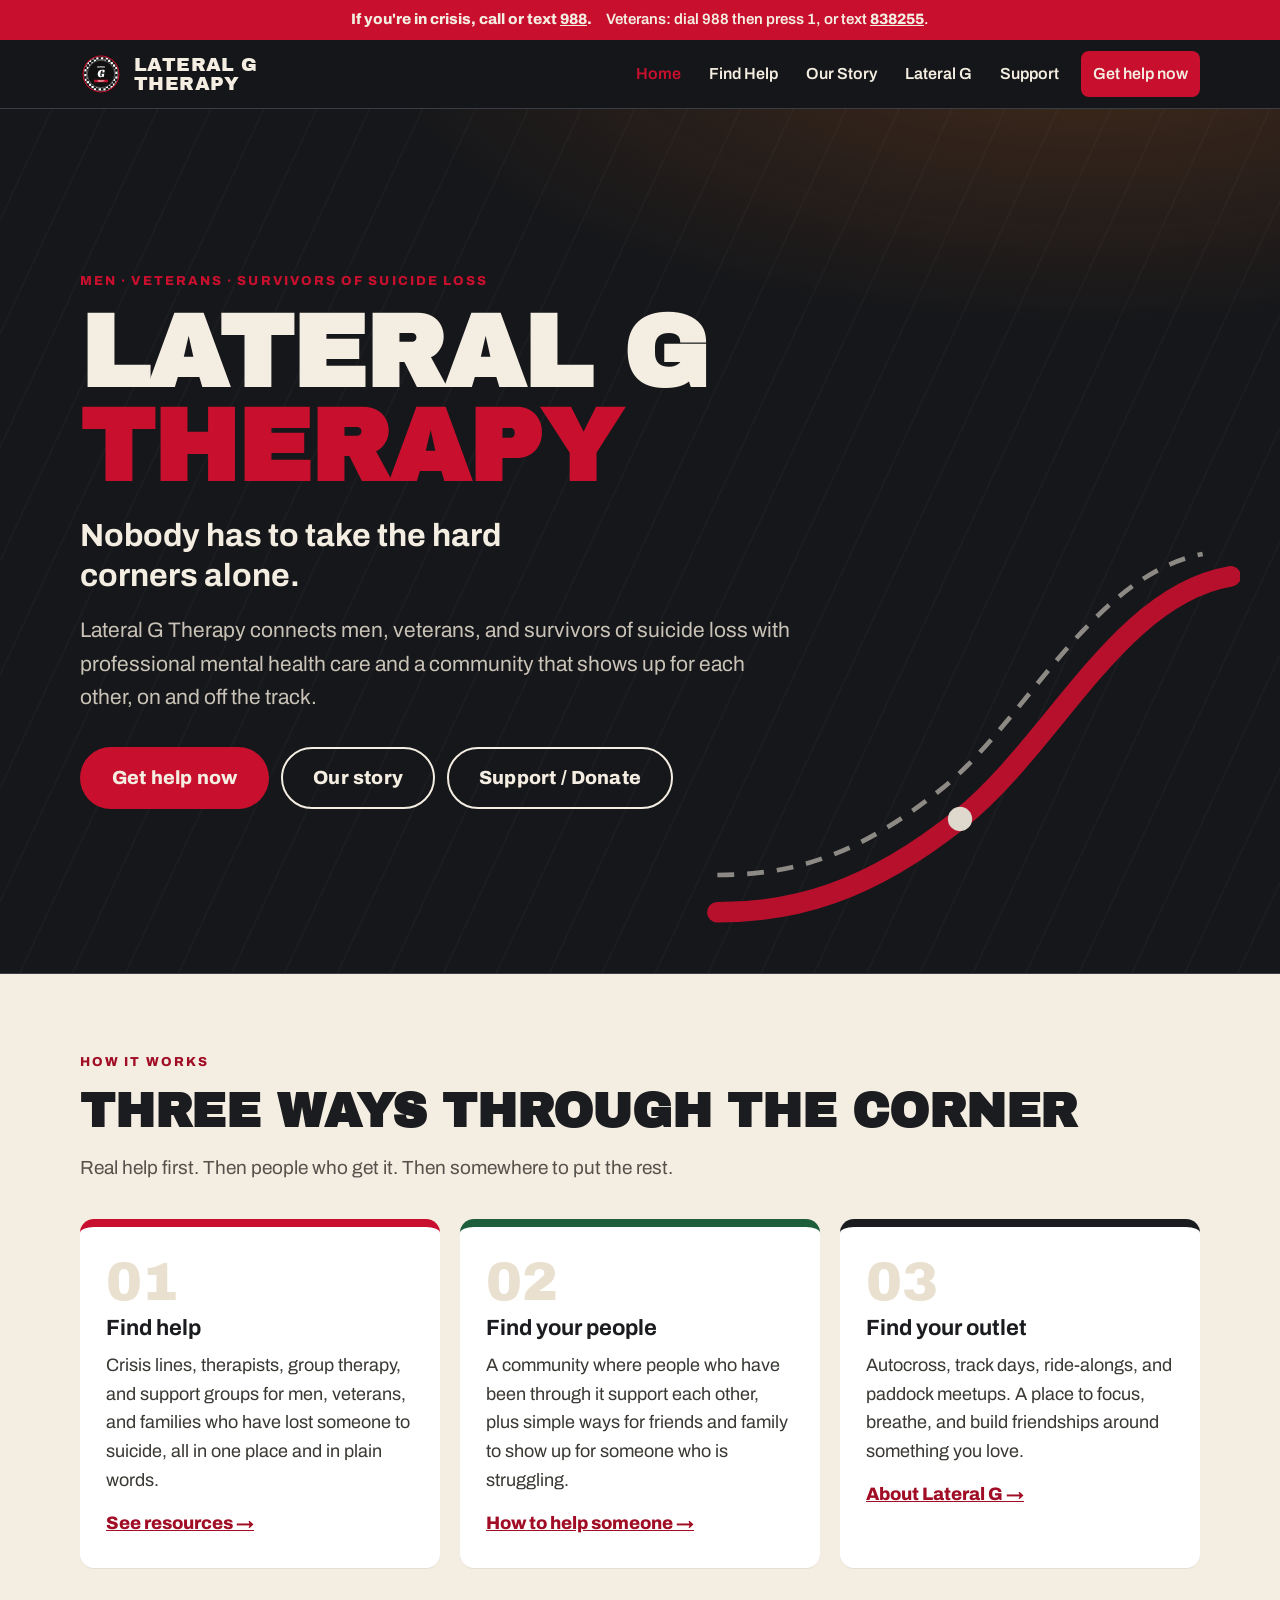
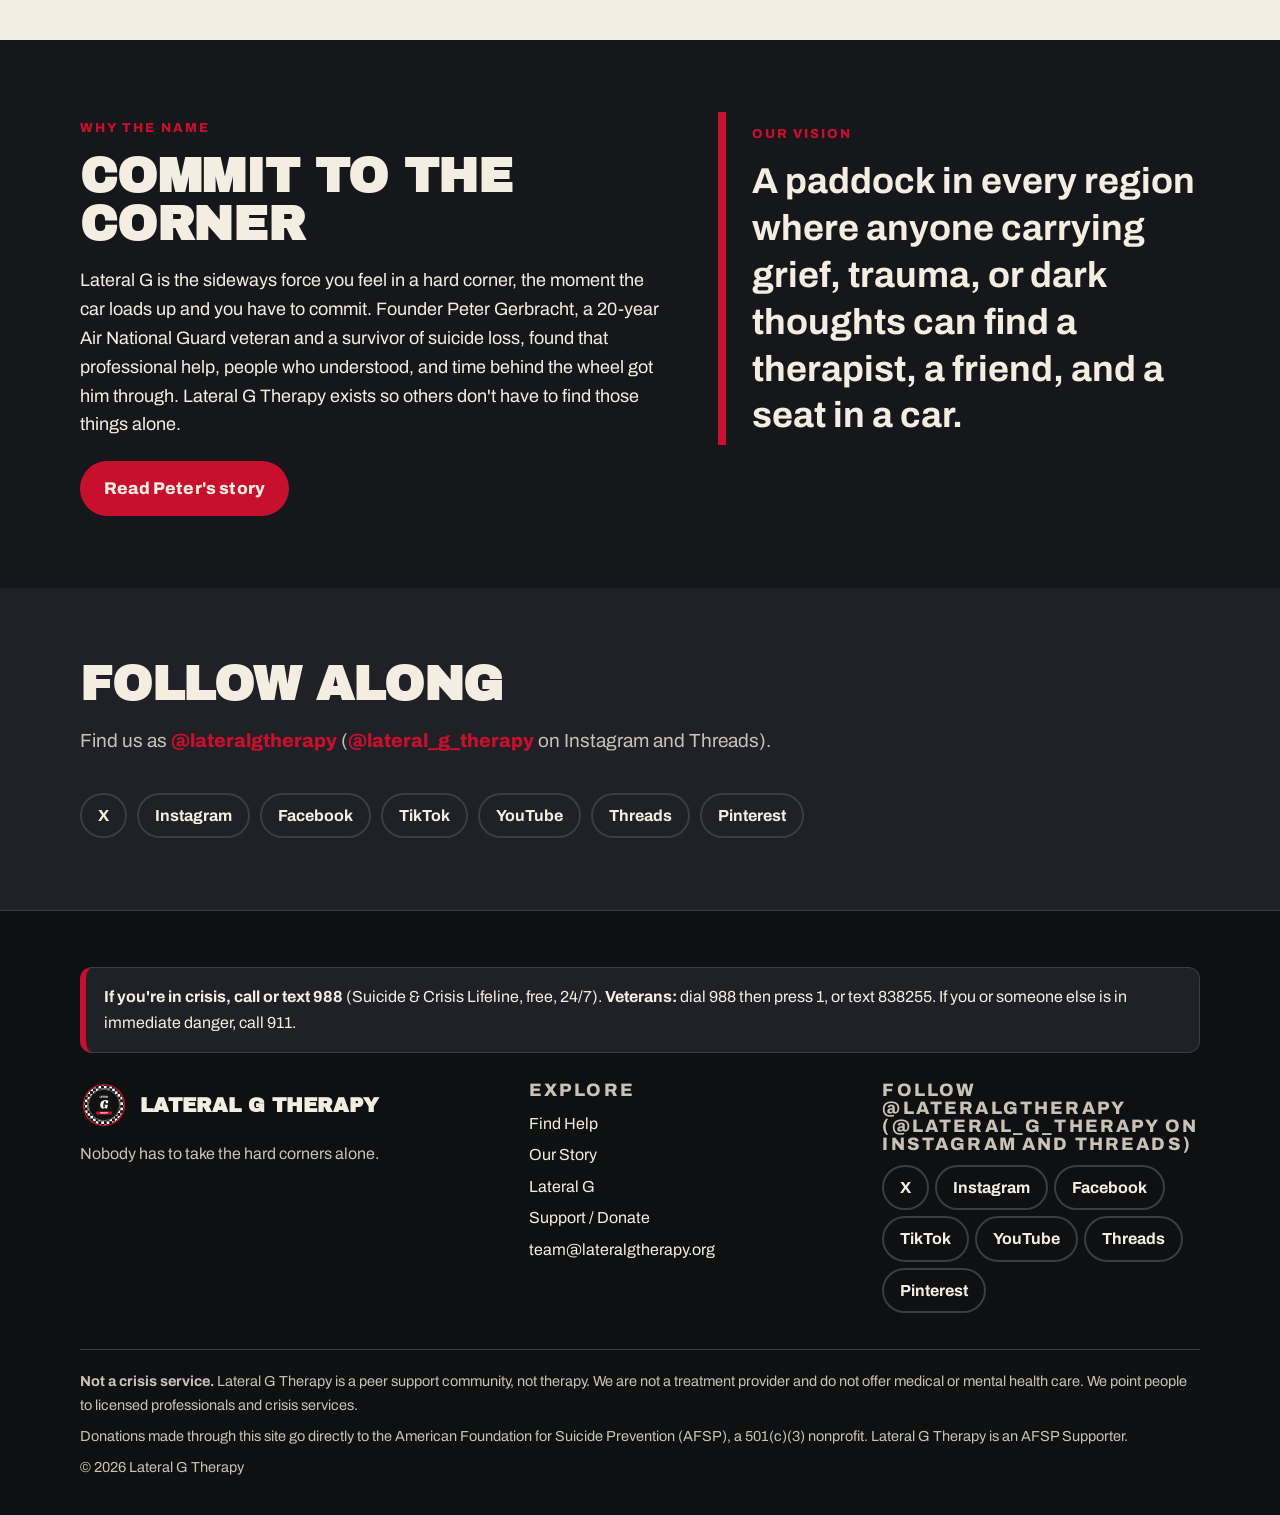
==== commit be9951ff: "New round logo and red theme" ====
--- a/index.html
+++ b/index.html
@@ -7,7 +7,10 @@
   <title>Lateral G Therapy | Nobody has to take the hard corners alone</title>
   <meta name="description" content="Lateral G Therapy connects men, veterans, and survivors of suicide loss with professional mental health care and a community that shows up for each other, on and off the track.">
   <meta name="theme-color" content="#16171a">
+  <link rel="icon" href="favicon.ico" sizes="any">
   <link rel="icon" href="favicon.svg" type="image/svg+xml">
+  <link rel="apple-touch-icon" href="apple-touch-icon.png">
+  <link rel="icon" type="image/png" sizes="192x192" href="icon-192.png">
   <link rel="preconnect" href="https://fonts.googleapis.com">
   <link rel="preconnect" href="https://fonts.gstatic.com" crossorigin>
   <link href="https://fonts.googleapis.com/css2?family=Archivo:wght@400;600;700;800&family=Archivo+Black&display=swap" rel="stylesheet">
@@ -45,7 +48,7 @@
     <section class="hero" aria-labelledby="hero-title">
       <div class="wrap">
         <svg class="hero-curve" viewBox="0 0 600 420" aria-hidden="true" focusable="false">
-          <path d="M40 400 C 120 400, 200 380, 300 300 S 470 60, 590 40" fill="none" stroke="#ff7a1a" stroke-width="22" stroke-linecap="round"/>
+          <path d="M40 400 C 120 400, 200 380, 300 300 S 470 60, 590 40" fill="none" stroke="#C8102E" stroke-width="22" stroke-linecap="round"/>
           <path d="M40 360 C 120 360, 190 340, 280 268 S 440 40, 560 16" fill="none" stroke="#f4ede1" stroke-width="5" stroke-dasharray="18 14" opacity=".6"/>
           <circle cx="300" cy="300" r="13" fill="#f4ede1"/>
         </svg>
--- a/styles.css
+++ b/styles.css
@@ -4,7 +4,7 @@
   --line:#3a3d44;
   --cream:#f4ede1; --cream-2:#e9e0d0;
   --ink:#1b1c1f; --muted:#c9c2b6; --muted-dark:#55524c;
-  --orange:#ff7a1a; --orange-dark:#b84a00; --green:#1f5e3b;
+  --orange:#C8102E; --orange-dark:#A00D25; --green:#1f5e3b;
   --radius:14px; --max:1120px;
   --font: "Archivo", system-ui, -apple-system, "Segoe UI", Roboto, "Helvetica Neue", Arial, sans-serif;
   --display: "Archivo Black", "Archivo", system-ui, -apple-system, "Segoe UI", Roboto, Arial, sans-serif;
@@ -14,16 +14,16 @@
 body{margin:0;font-family:var(--font);font-size:18px;line-height:1.6;color:var(--cream);background:var(--asphalt);-webkit-font-smoothing:antialiased}
 img,svg{max-width:100%;display:block}
 a{color:var(--orange)}
-a:hover{color:#ffa45c}
+a:hover{color:#E85A70}
 :focus-visible{outline:3px solid var(--orange);outline-offset:3px;border-radius:4px}
 .wrap{width:min(100% - 40px, var(--max));margin-inline:auto}
-.skip{position:absolute;left:-999px;top:0;background:var(--orange);color:var(--ink);padding:10px 14px;z-index:100;font-weight:700}
+.skip{position:absolute;left:-999px;top:0;background:var(--orange);color:var(--cream);padding:10px 14px;z-index:100;font-weight:700}
 .skip:focus{left:10px;top:10px}
 
 /* crisis bar */
-.crisis{background:var(--orange);color:var(--ink);font-size:15px;line-height:1.45;font-weight:600}
+.crisis{background:var(--orange);color:var(--cream);font-size:15px;line-height:1.45;font-weight:600}
 .crisis .wrap{padding:9px 0;display:flex;gap:6px 14px;flex-wrap:wrap;align-items:center;justify-content:center;text-align:center}
-.crisis a{color:var(--ink);font-weight:800}
+.crisis a{color:var(--cream);font-weight:800}
 .crisis strong{font-weight:800}
 
 /* header */
@@ -36,8 +36,8 @@
 .nav a{display:block;padding:10px 12px;border-radius:8px;text-decoration:none;color:var(--cream);font-weight:600;font-size:16px}
 .nav a:hover{background:var(--asphalt-3);color:var(--cream)}
 .nav a[aria-current="page"]{color:var(--orange)}
-.nav a.nav-cta{background:var(--orange);color:var(--ink);margin-left:6px}
-.nav a.nav-cta:hover{background:#ff9446;color:var(--ink)}
+.nav a.nav-cta{background:var(--orange);color:var(--cream);margin-left:6px}
+.nav a.nav-cta:hover{background:#E01E3C;color:var(--cream)}
 .menu-btn{display:none;background:none;border:2px solid var(--line);color:var(--cream);border-radius:10px;padding:8px 12px;font:inherit;font-weight:700;font-size:15px;cursor:pointer}
 @media (max-width:900px){
   .menu-btn{display:block}
@@ -70,8 +70,8 @@
 .btns{display:flex;flex-wrap:wrap;gap:12px}
 .btn{display:inline-flex;align-items:center;justify-content:center;gap:8px;min-height:52px;padding:12px 22px;border-radius:999px;font-weight:800;font-size:17px;text-decoration:none;border:2px solid transparent;letter-spacing:.01em;transition:transform .12s ease, background .12s ease}
 .btn:hover{transform:translateY(-1px)}
-.btn-primary{background:var(--orange);color:var(--ink)}
-.btn-primary:hover{background:#ff9446;color:var(--ink)}
+.btn-primary{background:var(--orange);color:var(--cream)}
+.btn-primary:hover{background:#E01E3C;color:var(--cream)}
 .btn-ghost{border-color:var(--cream);color:var(--cream)}
 .btn-ghost:hover{background:var(--cream);color:var(--ink)}
 .btn-dark{background:var(--ink);color:var(--cream)}
@@ -115,12 +115,12 @@
 .card p{margin:0;font-size:16.5px}
 .section-cream .card p{color:#3a3833}
 .card .go{margin-top:8px;font-weight:800;font-size:16px}
-.card-hot{background:var(--orange);border-color:var(--orange);color:var(--ink)}
-.card-hot a{color:var(--ink)}
+.card-hot{background:var(--orange);border-color:var(--orange);color:var(--cream)}
+.card-hot a{color:var(--cream)}
 .card-hot .big{font-family:var(--display);font-size:34px;line-height:1.05;margin:2px 0 4px}
 .tag{display:inline-block;font-size:12px;font-weight:800;letter-spacing:.12em;text-transform:uppercase;color:var(--orange)}
 .section-cream .tag{color:var(--orange-dark)}
-.card-hot .tag{color:var(--ink)}
+.card-hot .tag{color:var(--cream)}
 
 /* story */
 .story{max-width:68ch}
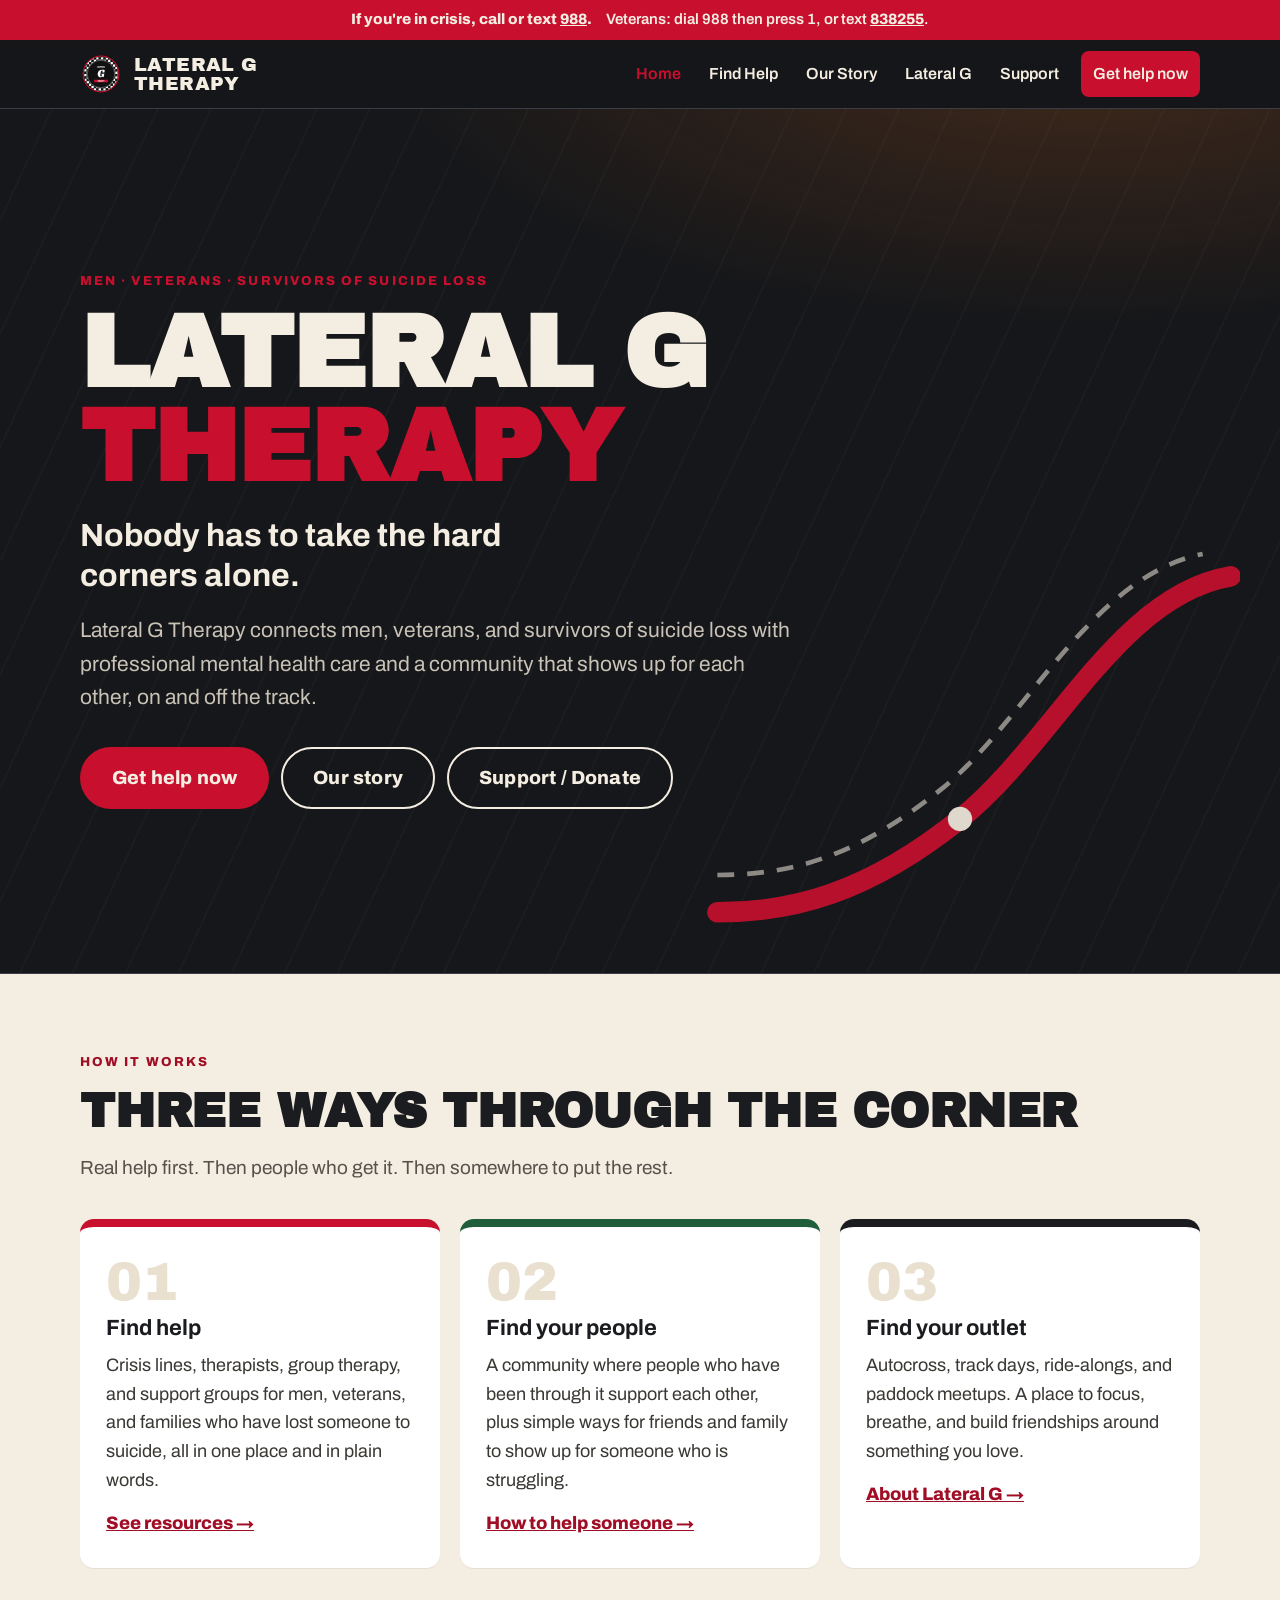
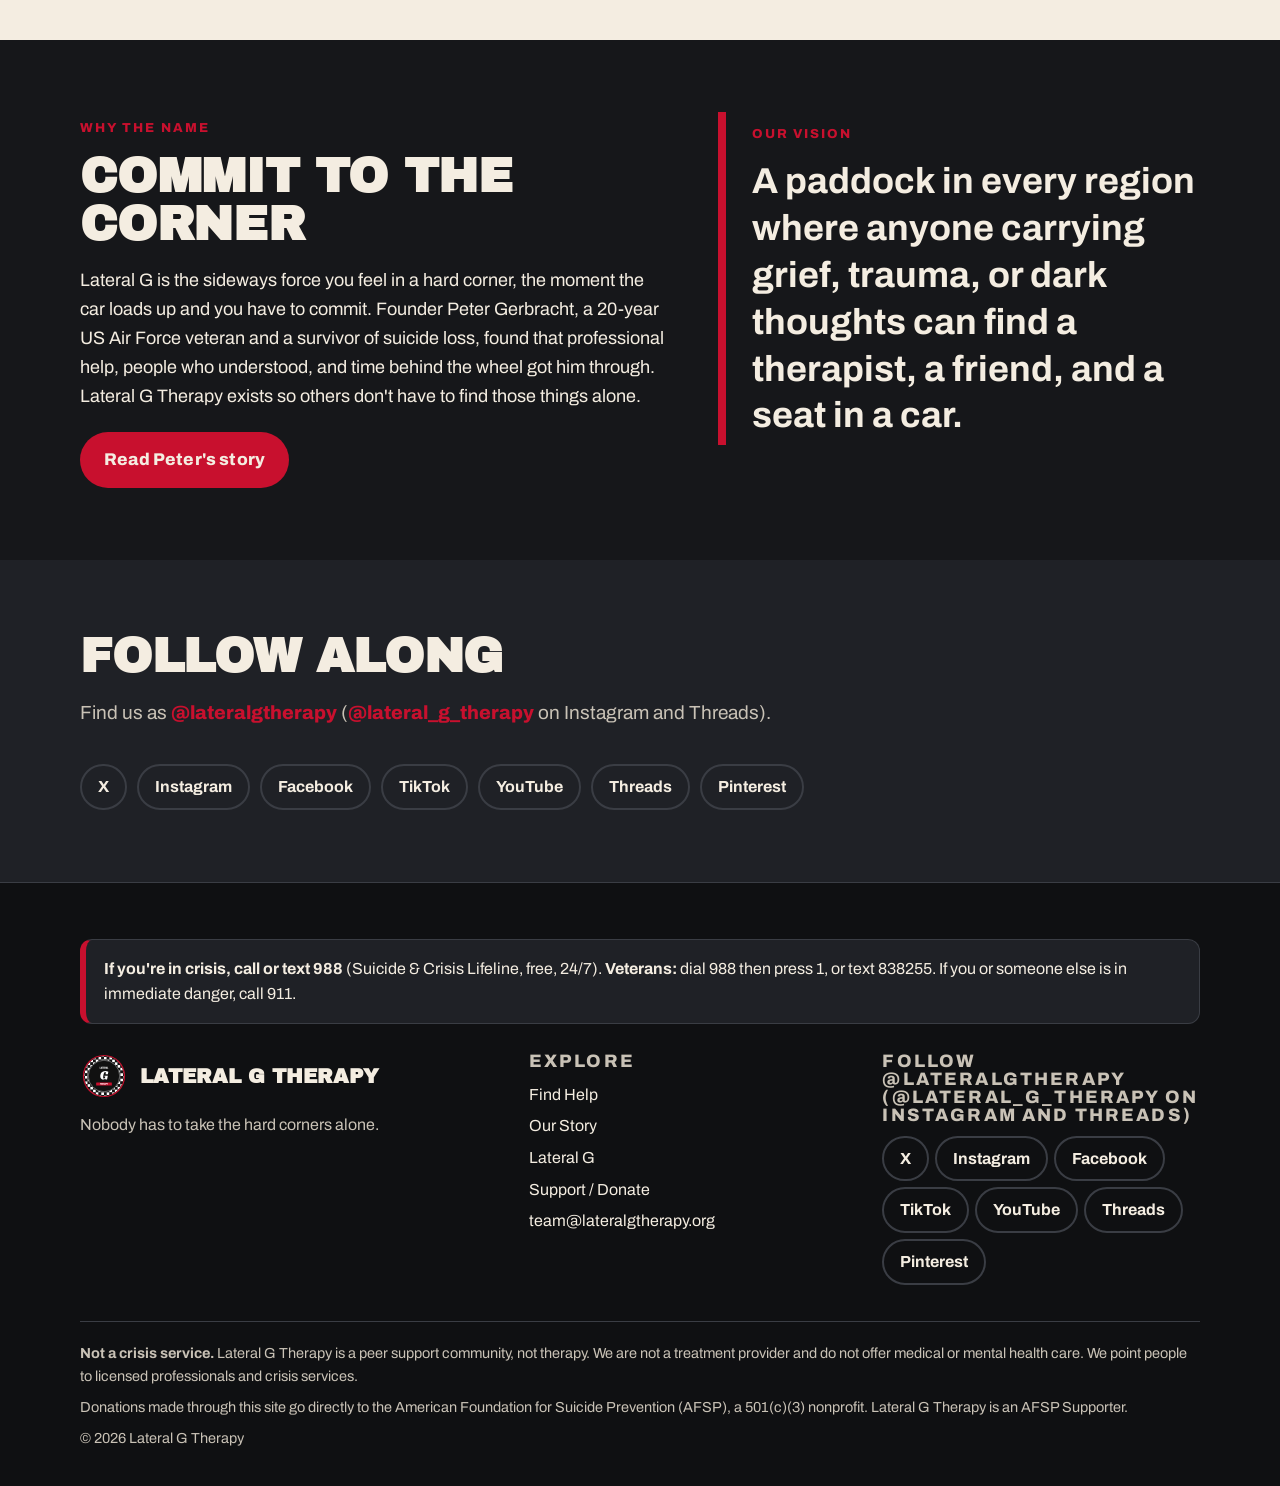
==== commit 7d79835f: "Use US Air Force on the home page Why the name section Peter asked to use US Air Force consistently " ====
--- a/index.html
+++ b/index.html
@@ -97,7 +97,7 @@
         <div>
           <p class="kicker">Why the name</p>
           <h2 id="why-title">Commit to the corner</h2>
-          <p>Lateral G is the sideways force you feel in a hard corner, the moment the car loads up and you have to commit. Founder Peter Gerbracht, a 20-year Air National Guard veteran and a survivor of suicide loss, found that professional help, people who understood, and time behind the wheel got him through. Lateral G Therapy exists so others don't have to find those things alone.</p>
+          <p>Lateral G is the sideways force you feel in a hard corner, the moment the car loads up and you have to commit. Founder Peter Gerbracht, a 20-year US Air Force veteran and a survivor of suicide loss, found that professional help, people who understood, and time behind the wheel got him through. Lateral G Therapy exists so others don't have to find those things alone.</p>
           <div class="btns" style="margin-top:22px">
             <a class="btn btn-primary" href="our-story.html">Read Peter's story</a>
           </div>
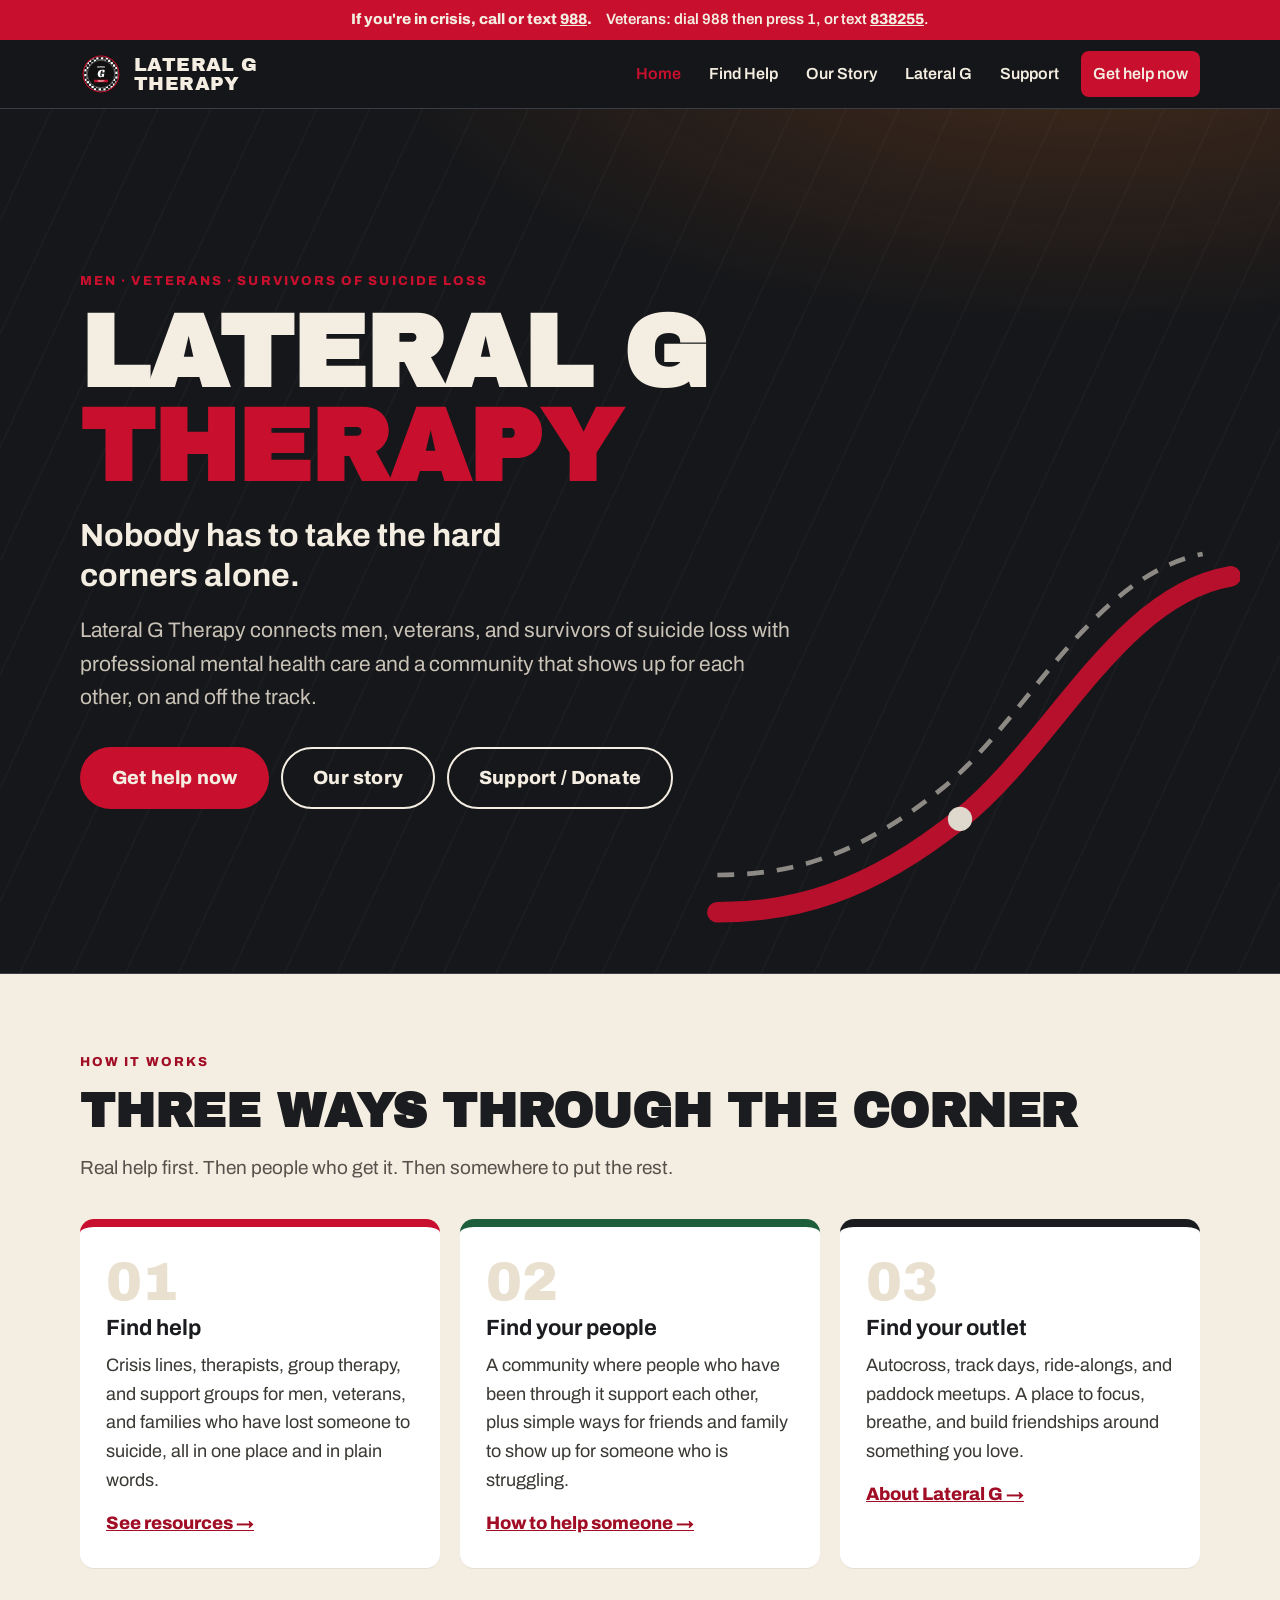
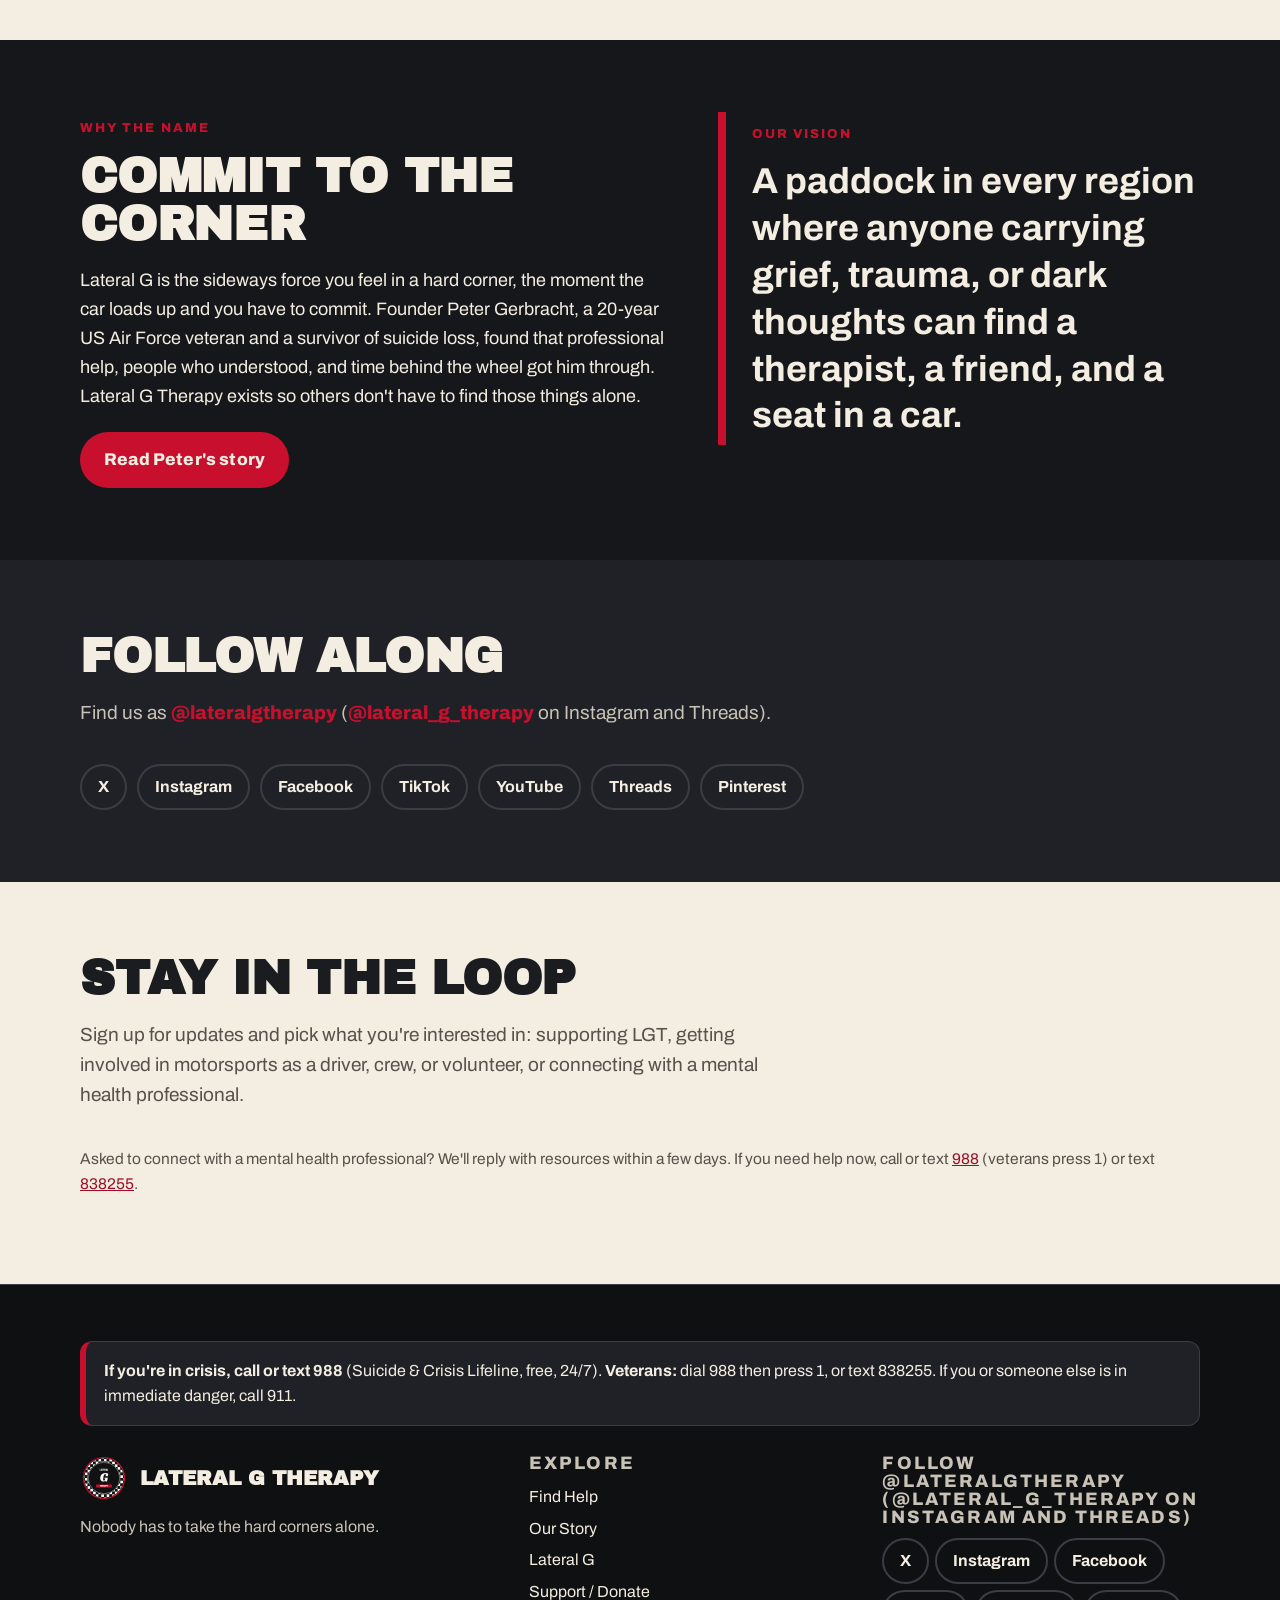
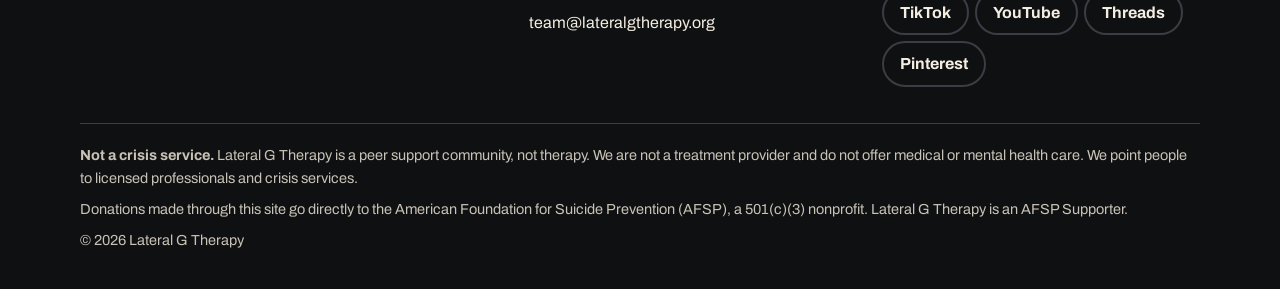
==== commit 3b20c853: "Add MailerLite newsletter signup on Home and Support Embed the Stay in the loop form so visitors can" ====
--- a/index.html
+++ b/index.html
@@ -15,6 +15,15 @@
   <link rel="preconnect" href="https://fonts.gstatic.com" crossorigin>
   <link href="https://fonts.googleapis.com/css2?family=Archivo:wght@400;600;700;800&family=Archivo+Black&display=swap" rel="stylesheet">
   <link rel="stylesheet" href="styles.css">
+  <!-- MailerLite Universal -->
+  <script>
+    (function(w,d,e,u,f,l,n){w[f]=w[f]||function(){(w[f].q=w[f].q||[])
+    .push(arguments);},l=d.createElement(e),l.async=1,l.src=u,
+    n=d.getElementsByTagName(e)[0],n.parentNode.insertBefore(l,n);})
+    (window,document,'script','https://assets.mailerlite.com/js/universal.js','ml');
+    ml('account', '2812369');
+  </script>
+  <!-- End MailerLite Universal -->
   <noscript><style>.nav{display:block!important;position:static!important}.menu-btn{display:none!important}</style></noscript>
 </head>
 <body>
@@ -124,6 +133,16 @@
         </ul>
       </div>
     </section>
+    <section class="section-cream" id="signup" aria-labelledby="signup-title">
+      <div class="wrap">
+        <h2 id="signup-title">Stay in the loop</h2>
+        <p class="section-intro">Sign up for updates and pick what you're interested in: supporting LGT, getting involved in motorsports as a driver, crew, or volunteer, or connecting with a mental health professional.</p>
+        <div class="signup-embed">
+          <div class="ml-embedded" data-form="37baFp"></div>
+        </div>
+        <p class="fine">Asked to connect with a mental health professional? We'll reply with resources within a few days. If you need help now, call or text <a href="tel:988">988</a> (veterans press 1) or text <a href="sms:838255">838255</a>.</p>
+      </div>
+    </section>
   </main>
   <footer class="site-footer">
     <div class="wrap">
--- a/styles.css
+++ b/styles.css
@@ -176,3 +176,7 @@
 .footer-brand strong{font-family:var(--display);text-transform:uppercase;font-size:20px;line-height:1}
 @media (prefers-reduced-motion:reduce){*{scroll-behavior:auto!important;transition:none!important}}
 .site-footer ul.social{display:flex}
+
+/* newsletter signup */
+.section-cream .fine{color:var(--muted-dark)}
+.signup-embed{max-width:560px}
